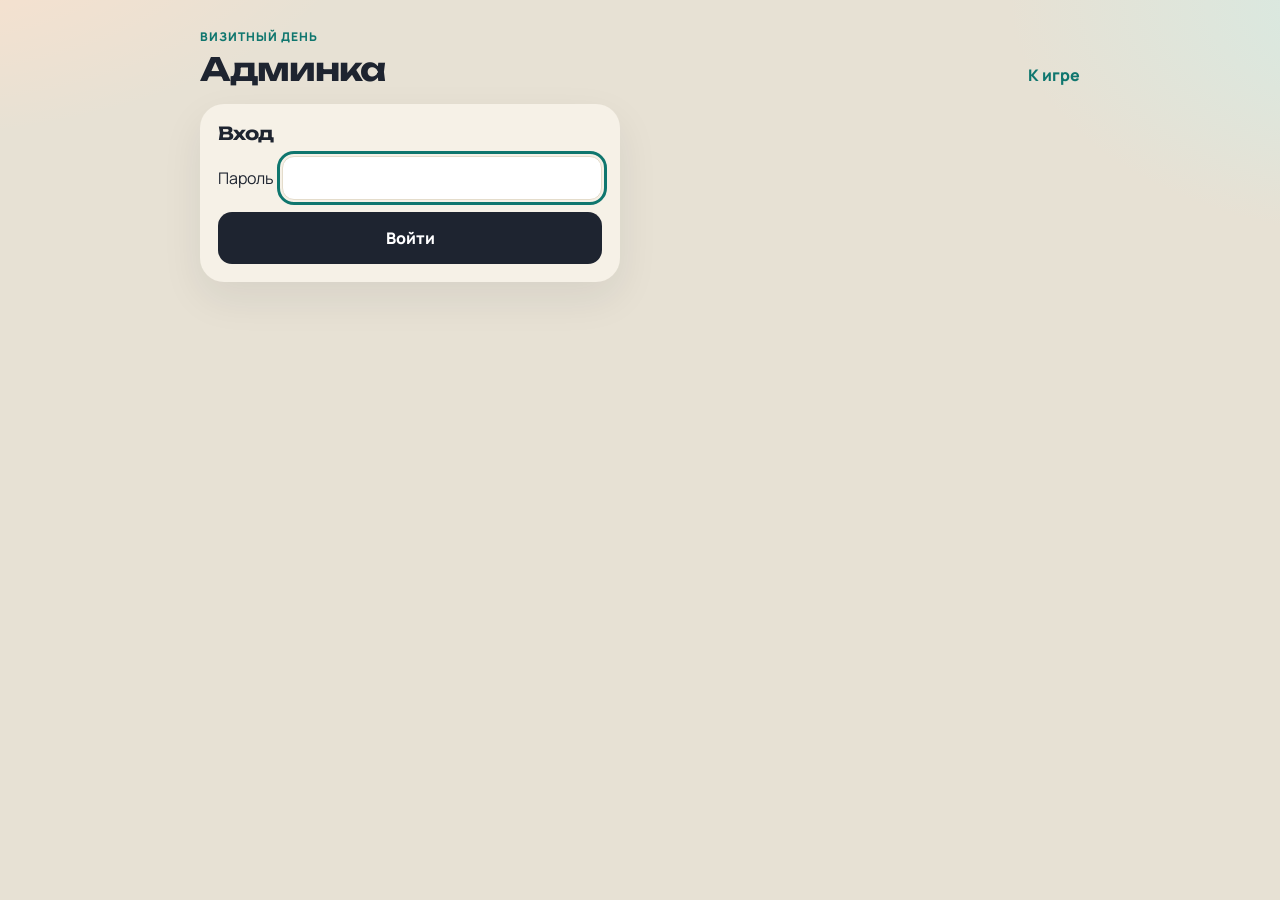
==== admin.html @ 9b010a39 "Store the drug score table in Turso so it can be edited from a locked admin, and drop the fifth musi" ====
<!DOCTYPE html>
<html lang="ru">
  <head>
    <meta charset="UTF-8" />
    <meta name="viewport" content="width=device-width, initial-scale=1" />
    <title>Админка · Визитный день</title>
    <link rel="preconnect" href="https://fonts.googleapis.com" />
    <link rel="preconnect" href="https://fonts.gstatic.com" crossorigin />
    <link href="https://fonts.googleapis.com/css2?family=Manrope:wght@500;700;800&family=Unbounded:wght@500;600&display=swap" rel="stylesheet" />
    <link rel="stylesheet" href="styles.css?v=catalog" />
    <link rel="stylesheet" href="admin.css?v=login" />
  </head>
  <body>
    <main class="admin" id="admin"></main>
    <script src="game.js?v=catalog"></script>
    <script src="admin.js?v=login2"></script>
  </body>
</html>
---- styles.css ----
:root {
  --paper: #f6f1e7;
  --paper-2: #fffdf8;
  --ink: #1e2430;
  --muted: #5c6573;
  --line: #e4dccb;
  --road: #243042;
  --coral: #e23d2f;
  --teal: #0f766e;
  --amber: #a16207;
  --bad: #b42318;
  --shadow: 0 10px 24px rgba(36, 48, 66, 0.08);
  color-scheme: light;
}

* { box-sizing: border-box; }
*::before, *::after { box-sizing: border-box; }

html, body { height: 100%; }

body {
  margin: 0;
  color: var(--ink);
  font-family: Manrope, "Segoe UI", sans-serif;
  background:
    radial-gradient(900px 420px at -10% -10%, #ffe1cc 0%, transparent 55%),
    radial-gradient(800px 480px at 110% 0%, #d5ebe4 0%, transparent 50%),
    #e7e1d4;
}

button, input { font: inherit; color: inherit; }
button { cursor: pointer; }
button:disabled { cursor: default; }

:focus-visible {
  outline: 3px solid var(--teal);
  outline-offset: 2px;
}

.shell {
  height: 100dvh;
  max-width: 1920px;
  margin: 0 auto;
  padding: 20px;
  display: flex;
  gap: 20px;
}

.stage {
  flex: 1 1 auto;
  min-width: 0;
  height: 100%;
  background: var(--paper);
  position: relative;
  display: flex;
  flex-direction: column;
  overflow: clip;
  border-radius: 26px;
  border: 1px solid rgba(30, 36, 48, 0.08);
  box-shadow: 0 24px 60px rgba(30, 36, 48, 0.12);
}

.panel {
  display: none;
  flex: 0 0 300px;
  height: 100%;
  overflow: auto;
}

.num { font-variant-numeric: tabular-nums; }

.sr {
  position: absolute;
  width: 1px;
  height: 1px;
  overflow: hidden;
  clip: rect(0 0 0 0);
}

.start, .summary {
  flex: 1;
  min-height: 0;
  overflow: auto;
  padding: 40px clamp(24px, 5vw, 64px);
}
.start > *, .summary > * {
  max-width: 760px;
  margin-left: auto;
  margin-right: auto;
}
.start > .roster-grid,
.start > .roster-places { max-width: 1240px; }
.start.roster > * { max-width: 1240px; }

.shell.is-menu .panel { display: none; }

/* Game-style menu: centered console over an illustrated backdrop */
.start.menu {
  position: relative;
  padding: 28px clamp(16px, 4vw, 40px);
  display: flex;
  flex-direction: column;
  justify-content: safe center;
  align-items: center;
  overflow: auto;
}
.start.menu > * { max-width: none; margin: 0; }

.menu-scene {
  position: absolute;
  inset: 0;
  width: 100%;
  height: 100%;
  display: block;
  z-index: 0;
}
.menu-home { cursor: pointer; }

.menu-roster-btn {
  position: absolute;
  top: 16px;
  right: 16px;
  z-index: 3;
  width: 44px;
  height: 44px;
  display: grid;
  place-items: center;
  border: 1px solid rgba(255, 255, 255, 0.7);
  border-radius: 14px;
  background: rgba(255, 253, 248, 0.82);
  backdrop-filter: blur(6px);
  color: var(--ink);
  box-shadow: 0 8px 18px rgba(30, 36, 48, 0.16);
  transition: transform 0.12s ease, background 0.15s ease, box-shadow 0.12s ease;
}
.menu-roster-btn svg { width: 22px; height: 22px; }
.menu-roster-btn:hover {
  transform: translateY(-1px);
  background: rgba(255, 253, 248, 0.95);
  box-shadow: 0 12px 22px rgba(30, 36, 48, 0.2);
}

.menu-shell {
  position: relative;
  z-index: 1;
  width: min(460px, 100%);
  display: flex;
  flex-direction: column;
  gap: 14px;
}

.menu-title { text-align: center; }
.menu-title .eyebrow {
  display: inline-block;
  margin: 0 0 12px;
  padding: 6px 15px;
  border-radius: 999px;
  background: rgba(255, 255, 255, 0.7);
  backdrop-filter: blur(5px);
  color: var(--teal);
  box-shadow: inset 0 0 0 1px rgba(15, 118, 110, 0.18);
}
.menu-title h1 {
  font-size: clamp(40px, 4.6vw, 58px);
  line-height: 1;
  color: var(--ink);
  text-shadow: 0 2px 20px rgba(233, 242, 223, 0.95);
}
.menu-title .lead {
  margin: 10px auto 0;
  max-width: 460px;
  font-size: 14.5px;
  line-height: 1.4;
  font-weight: 600;
  color: #28323f;
  text-shadow: 0 1px 12px rgba(233, 242, 223, 0.95), 0 0 22px rgba(233, 242, 223, 0.85);
}
.menu-record {
  display: flex;
  align-items: center;
  gap: 10px;
  padding: 10px 14px;
  border-radius: 16px;
  background: linear-gradient(135deg, #fff2cf 0%, #ffe3a0 55%, #ffd783 100%);
  box-shadow:
    inset 0 1px 0 rgba(255, 255, 255, 0.7),
    inset 0 0 0 1px rgba(161, 98, 7, 0.22),
    0 6px 16px rgba(161, 98, 7, 0.18);
}
.menu-record-ico {
  flex: none;
  width: 32px;
  height: 32px;
  display: grid;
  place-items: center;
  border-radius: 10px;
  background: rgba(255, 255, 255, 0.55);
  color: #a16207;
  box-shadow: inset 0 0 0 1px rgba(161, 98, 7, 0.22);
}
.menu-record-ico svg { width: 18px; height: 18px; }
.menu-record-label {
  font-size: 11px;
  font-weight: 800;
  letter-spacing: 0.08em;
  text-transform: uppercase;
  color: #8a5a06;
}
.menu-record-value {
  margin-left: auto;
  font-family: Unbounded, Manrope, sans-serif;
  font-size: 20px;
  letter-spacing: -0.04em;
  color: #5a3d05;
}

/* Glass console with stacked actions */
.menu-card {
  background: rgba(255, 253, 248, 0.88);
  backdrop-filter: blur(16px) saturate(1.1);
  border: 1px solid rgba(255, 255, 255, 0.75);
  border-radius: 24px;
  padding: 16px;
  box-shadow: 0 28px 56px rgba(30, 36, 48, 0.22);
  display: flex;
  flex-direction: column;
  gap: 9px;
}
.menu-card #start-form { display: flex; flex-direction: column; gap: 9px; }
.menu-card .field { margin: 0; font-size: 13px; color: var(--muted); }
.menu-card .field input { margin-top: 6px; min-height: 44px; }
.menu-card .error { margin: 0; min-height: 0; }
.menu-card .error:empty { display: none; }
.menu-card .btn {
  max-width: none;
  min-height: 46px;
  background: linear-gradient(180deg, #2b3647, #1e2430);
  box-shadow: 0 10px 20px rgba(30, 36, 48, 0.22);
  transition: transform 0.12s ease, box-shadow 0.12s ease;
}
.menu-card .btn:not(:disabled):hover {
  transform: translateY(-1px);
  box-shadow: 0 14px 26px rgba(30, 36, 48, 0.28);
}
.menu-card .btn.secondary {
  background: rgba(255, 255, 255, 0.6);
  box-shadow: inset 0 0 0 1.5px var(--line);
}
.menu-card .btn.secondary:not(:disabled):hover {
  background: rgba(255, 255, 255, 0.9);
  box-shadow: inset 0 0 0 1.5px var(--line);
}

.start.menu.summary-menu { overflow: hidden; }
.summary-menu .menu-shell {
  max-height: 100%;
  min-height: 0;
}
.summary-menu .menu-card {
  flex: 1 1 auto;
  min-height: 0;
  overflow: hidden;
}
.summary-body {
  min-height: 0;
  overflow: auto;
  display: flex;
  flex-direction: column;
  gap: 9px;
  padding-right: 12px;
  scrollbar-gutter: stable;
  scrollbar-width: thin;
  scrollbar-color: rgba(30, 36, 48, 0.4) transparent;
}
.summary-body::-webkit-scrollbar { width: 8px; }
.summary-body::-webkit-scrollbar-thumb {
  background: rgba(30, 36, 48, 0.28);
  border-radius: 99px;
}
.summary-menu .menu-title h1 {
  font-size: clamp(34px, 4vw, 48px);
  line-height: 1.05;
}
.summary-score {
  margin: 0;
  text-align: center;
}
.summary-score b {
  display: block;
  font-family: Unbounded, Manrope, sans-serif;
  font-size: 56px;
  letter-spacing: -0.05em;
  line-height: 0.95;
}
.summary-score span {
  display: block;
  margin-top: 4px;
  color: var(--muted);
  font-size: 13px;
  font-weight: 700;
}
.summary-kicker {
  margin: 4px 0 0;
  font-size: 11px;
  font-weight: 800;
  letter-spacing: 0.08em;
  text-transform: uppercase;
  color: var(--muted);
}
.summary-stats {
  margin: 0;
  padding: 0;
  list-style: none;
}
.summary-stats li {
  display: flex;
  justify-content: space-between;
  gap: 12px;
  align-items: baseline;
  padding: 8px 2px;
  border-top: 1px solid rgba(228, 220, 203, 0.95);
  font-size: 14px;
}
.summary-stats span { color: var(--muted); font-weight: 700; }
.summary-stats b {
  font-family: Unbounded, Manrope, sans-serif;
  font-size: 15px;
  letter-spacing: -0.03em;
  text-align: right;
}
.summary-tips {
  margin: 0;
  padding: 0;
  list-style: none;
  display: grid;
  gap: 6px;
}
.summary-tips li {
  margin: 0;
  padding: 10px 12px;
  border-radius: 14px;
  background: rgba(255, 255, 255, 0.55);
  box-shadow: inset 0 0 0 1px var(--line);
  font-size: 13px;
  line-height: 1.4;
  font-weight: 650;
}
.summary-empty {
  margin: 0;
  color: var(--muted);
  font-size: 13px;
  line-height: 1.4;
  font-weight: 650;
}
.menu-card .summary-log { margin: 0; }
.menu-card .summary-log article {
  background: rgba(255, 255, 255, 0.55);
  box-shadow: inset 0 0 0 1px var(--line);
}

/* Rules modal */
.menu-modal {
  position: absolute;
  inset: 0;
  z-index: 20;
  display: flex;
  align-items: center;
  justify-content: center;
  padding: 28px;
  background: rgba(30, 36, 48, 0.44);
  backdrop-filter: blur(3px);
  opacity: 0;
  transition: opacity 0.2s ease;
}
.menu-modal.is-open { opacity: 1; }
.menu-modal-card {
  width: min(460px, 100%);
  max-height: 100%;
  overflow: auto;
  background: var(--paper-2);
  border-radius: 24px;
  padding: 20px 22px 22px;
  box-shadow: 0 30px 70px rgba(30, 36, 48, 0.34);
  transform: translateY(10px) scale(0.98);
  transition: transform 0.2s ease;
}
.menu-modal.is-open .menu-modal-card { transform: none; }
.menu-modal-head {
  display: flex;
  align-items: center;
  justify-content: space-between;
  gap: 12px;
  margin-bottom: 14px;
}
.menu-modal-head h2 { margin: 0; font-size: 24px; letter-spacing: -0.04em; line-height: 1.1; }
.menu-modal-close {
  flex: none;
  width: 38px;
  height: 38px;
  display: grid;
  place-items: center;
  border: 0;
  border-radius: 12px;
  background: rgba(36, 48, 66, 0.06);
  color: var(--ink);
  transition: background 0.15s ease;
}
.menu-modal-close svg { width: 18px; height: 18px; }
.menu-modal-close:hover { background: rgba(36, 48, 66, 0.12); }
.menu-modal .rules { margin: 0; gap: 10px; }

.eyebrow {
  margin: 0 0 8px;
  color: var(--teal);
  font-size: 12px;
  font-weight: 800;
  letter-spacing: 0.08em;
  text-transform: uppercase;
}
.sheet .eyebrow {
  letter-spacing: 0.04em;
  line-height: 1.35;
}

h1, h2, .score-pill strong, .result-points, .stamp {
  font-family: Unbounded, Manrope, sans-serif;
}

h1 {
  margin: 0;
  font-size: clamp(38px, 4vw, 54px);
  line-height: 1.02;
  letter-spacing: -0.04em;
}

.lead {
  margin: 14px 0 0;
  font-size: 16px;
  line-height: 1.45;
  max-width: 38em;
}

.rules {
  margin: 18px 0;
  padding: 0;
  list-style: none;
  display: grid;
  gap: 10px;
}

.rules li {
  display: grid;
  grid-template-columns: auto 1fr;
  gap: 10px;
  align-items: start;
  background: var(--paper-2);
  border-radius: 16px;
  padding: 12px;
  box-shadow: var(--shadow);
}

.rules b {
  width: 28px;
  height: 28px;
  border-radius: 50%;
  display: grid;
  place-items: center;
  background: var(--ink);
  color: white;
  font-size: 13px;
}

.rules p { margin: 0; line-height: 1.4; }
.rules span { display: block; color: var(--muted); font-size: 13px; margin-top: 2px; }

.block-title {
  margin: 22px 0 8px;
  font-size: 13px;
  font-weight: 800;
  letter-spacing: 0.04em;
  text-transform: uppercase;
  color: var(--muted);
}

.legend, .drugs {
  display: grid;
  grid-template-columns: repeat(auto-fit, minmax(170px, 1fr));
  gap: 8px;
}

.legend-item, .drug {
  background: var(--paper-2);
  border-radius: 14px;
  padding: 10px 10px 10px 12px;
  border-left: 4px solid var(--spec);
  box-shadow: var(--shadow);
}

.legend-item { display: flex; flex-direction: column; gap: 2px; }
.legend-item b { font-size: 14px; }
.legend-item span, .drug small { color: var(--muted); font-size: 12px; }

.field { display: block; margin-top: 18px; font-weight: 700; }
.field input {
  display: block;
  width: 100%;
  margin-top: 8px;
  border: 1.5px solid var(--line);
  background: white;
  border-radius: 14px;
  padding: 14px 14px;
  font-size: 16px;
  min-height: 52px;
}
.field input:focus { border-color: var(--ink); outline: none; }

.error { min-height: 1.2em; margin: 8px 0 0; color: var(--bad); font-size: 14px; font-weight: 600; }

.btn, .ghost {
  appearance: none;
  border: 0;
  border-radius: 14px;
  min-height: 52px;
  padding: 14px 16px;
  font-weight: 800;
}

.btn {
  width: 100%;
  max-width: 420px;
  background: var(--ink);
  color: white;
}
.btn:not(:disabled):active { transform: translateY(1px); }
.btn:disabled { opacity: 0.4; }
.btn.secondary { background: transparent; color: var(--ink); box-shadow: inset 0 0 0 1.5px var(--line); margin-top: 8px; }

.ghost {
  background: transparent;
  color: var(--teal);
  width: 100%;
}

.roster-places {
  display: grid;
  grid-template-columns: repeat(auto-fill, minmax(240px, 1fr));
  gap: 8px;
  margin: 0 0 28px;
}
.roster-place {
  margin: 0;
  padding: 12px 14px;
  border-radius: 14px;
  background: var(--paper-2);
  box-shadow: var(--shadow);
  font-size: 14px;
  font-weight: 800;
  line-height: 1.3;
}
.roster-lines {
  display: grid;
  grid-template-columns: repeat(auto-fill, minmax(280px, 1fr));
  gap: 8px;
  margin: 0 0 28px;
}
.roster-line {
  margin: 0;
  padding: 12px 14px;
  border-radius: 14px;
  background: var(--paper-2);
  box-shadow: var(--shadow);
  line-height: 1.35;
}
.roster-line b {
  display: block;
  margin-bottom: 2px;
  color: #6a4510;
  font-size: 14px;
}
.roster-line span {
  color: var(--ink);
  font-size: 14px;
  font-weight: 700;
}
.roster-grid {
  display: grid;
  grid-template-columns: repeat(auto-fill, minmax(168px, 1fr));
  gap: 14px;
  margin: 18px 0 22px;
}
.roster-card {
  background: var(--paper-2);
  border-radius: 18px;
  padding: 10px 10px 12px;
  box-shadow: var(--shadow);
  text-align: center;
}
.roster-card .portrait { border-radius: 14px; }
.roster-card .spec { margin: 4px 0 0; }
.roster .btn { margin-top: 4px; }

.fine { color: var(--muted); font-size: 12px; line-height: 1.45; margin: 14px 0 0; }
.best-line { margin: 12px 0 0; font-weight: 700; }

.game {
  position: relative;
  flex: 1;
  min-height: 0;
  display: flex;
  flex-direction: column;
}

.topbar {
  flex-shrink: 0;
  padding: 12px 22px 10px;
  background: rgba(246, 241, 231, 0.94);
  border-bottom: 1px solid rgba(36, 48, 66, 0.06);
  position: relative;
  z-index: 6;
  display: grid;
  grid-template-columns: auto minmax(80px, 1fr) auto;
  grid-template-areas:
    "who bar links"
    "who meta links";
  gap: 4px 28px;
  align-items: center;
}
.top-row { grid-area: who; display: flex; align-items: center; }
.daybar { grid-area: bar; }
.day-meta { grid-area: meta; }
.top-links { grid-area: links; }

.score-pill {
  display: flex;
  align-items: center;
  gap: 8px;
  padding: 4px 14px 4px 4px;
  border-radius: 16px;
  background:
    linear-gradient(180deg, rgba(255, 255, 255, 0.72), rgba(255, 255, 255, 0) 46%),
    linear-gradient(180deg, #fff4cc, #f6c453);
  color: #6a4510;
  line-height: 1;
  flex-shrink: 0;
  box-shadow:
    inset 0 1px 0 rgba(255, 255, 255, 0.9),
    inset 0 0 0 1px rgba(176, 124, 20, 0.28),
    0 8px 16px rgba(176, 124, 20, 0.16);
}
.score-mark {
  width: 32px;
  height: 32px;
  border-radius: 12px;
  display: grid;
  place-items: center;
  background:
    linear-gradient(180deg, #fffdf6, #ffe08a);
  color: #c2410c;
  box-shadow: inset 0 0 0 1px rgba(176, 124, 20, 0.22);
}
.score-mark svg { width: 16px; height: 16px; display: block; }
.score-copy {
  display: flex;
  flex-direction: column;
  align-items: flex-start;
  gap: 2px;
  min-width: 4.2em;
}
.score-kicker {
  font-family: Manrope, sans-serif;
  font-size: 9px;
  font-weight: 800;
  letter-spacing: 0.12em;
  text-transform: uppercase;
  color: #8a5a14;
}
.score-pill strong {
  font-size: 18px;
  font-weight: 600;
  letter-spacing: -0.04em;
  line-height: 1;
  color: #5c3a08;
}

.daybar {
  align-self: end;
  height: 8px;
  border-radius: 99px;
  background: #e3d9c6;
  overflow: hidden;
}
.daybar i {
  display: block;
  height: 100%;
  width: 0;
  background: linear-gradient(90deg, var(--teal), #e2a23a 70%, var(--coral));
  border-radius: inherit;
}

.day-meta, .top-links {
  display: flex;
  justify-content: space-between;
  gap: 16px;
  align-items: center;
  font-size: 12px;
  color: var(--muted);
}
.top-links { justify-content: flex-end; gap: 8px; }
.soundbar {
  position: relative;
  z-index: 6;
  display: flex;
  align-items: center;
  flex-shrink: 0;
  gap: 4px;
  padding: 3px;
  border-radius: 999px;
  background: #fffdf8;
  box-shadow: inset 0 0 0 1px rgba(36, 48, 66, 0.1);
}
.soundbar.is-floating {
  position: absolute;
  top: 16px;
  left: 16px;
  z-index: 4;
  max-width: none;
  margin: 0;
  background: rgba(255, 253, 248, 0.9);
  box-shadow: inset 0 0 0 1px rgba(36, 48, 66, 0.1), 0 8px 18px rgba(30, 36, 48, 0.12);
}
.start > .soundbar.is-floating { max-width: none; margin: 0; }
.start { position: relative; }
.sound-mute.is-off { color: var(--muted); }
.icon-btn {
  width: 36px;
  height: 36px;
  min-height: 36px;
  padding: 0;
  border: 0;
  border-radius: 50%;
  display: grid;
  place-items: center;
  background: #fffdf8;
  color: var(--teal);
  box-shadow: inset 0 0 0 1px rgba(36, 48, 66, 0.12), 0 2px 6px rgba(30, 36, 48, 0.08);
}
.icon-btn svg {
  width: 18px;
  height: 18px;
  display: block;
  fill: none;
  stroke: currentColor;
  stroke-width: 1.8;
  stroke-linecap: round;
  stroke-linejoin: round;
}
.icon-btn:hover { background: #f3fbf8; }
.icon-finish { color: var(--coral); }
.icon-finish:hover { background: #fff4f1; }

.map-scroll {
  flex: 1 1 auto;
  height: 0;
  min-height: 0;
  overflow-x: scroll;
  overflow-y: auto;
  overscroll-behavior: contain;
  overflow-anchor: none;
  background: #b9e2fb;
}

.stage.is-modal .map-scroll { overflow: hidden; }
.stage.is-busy .map-scroll { overflow: auto; pointer-events: none; }

.scenery {
  position: absolute;
  inset: 0;
  z-index: 0;
  pointer-events: none;
  overflow: hidden;
}
.landscape {
  position: absolute;
  inset: 0;
  width: 100%;
  height: 100%;
  display: block;
  transform: translateZ(0);
}
.sky-cloud { opacity: 0.94; }
.sky-sun { filter: drop-shadow(0 0 4px rgba(255, 210, 90, 0.35)); }
.hill-far { fill: #8aa89a; }
.hill-mid { fill: #6d9a62; }
.hill-near { fill: #7fb356; }
.hill-front { fill: #9dcc72; }
.hill-sheet {
  position: absolute;
  top: 0;
  height: 100%;
  pointer-events: none;
  will-change: transform;
}
.sky-clouds { z-index: 0; }

.route {
  position: relative;
  height: 100%;
  min-height: 100%;
  width: 2400px;
}

.road {
  position: absolute;
  left: 0;
  top: 0;
  width: 100%;
  height: 100%;
  overflow: visible;
  pointer-events: none;
  z-index: 1;
}
.road-body {
  fill: url(#roadSideGrad);
  stroke: #1a2030;
  stroke-width: 0.8;
  stroke-linejoin: round;
}
.road-lip {
  fill: none;
  stroke: rgba(255, 253, 248, 0.38);
  stroke-width: 2;
  stroke-linecap: round;
}
.road-mark {
  fill: none;
  stroke: #f3ecdf;
  stroke-width: 1.5;
  stroke-dasharray: 3 14;
  stroke-linecap: round;
  opacity: 0.85;
}

.skyline {
  position: absolute;
  inset: 0;
  z-index: 0;
  pointer-events: none;
}
.city-layer { position: absolute; inset: 0; }
.city-block {
  position: absolute;
  left: 0;
  top: 0;
  transform: translate(-50%, -100%);
  filter: brightness(0.84) saturate(0.86) drop-shadow(0 2px 1px rgba(36, 48, 66, 0.16));
  will-change: transform;
}
.city-layer[data-depth="0.97"] .city-block {
  filter: brightness(0.78) saturate(0.8) drop-shadow(0 2px 1px rgba(36, 48, 66, 0.14));
}
.city-layer[data-depth="0.94"] .city-block {
  filter: brightness(0.48) saturate(0.5) drop-shadow(0 2px 1px rgba(36, 48, 66, 0.1));
}
.city-block svg { display: block; width: 100%; height: 100%; }

.stop { position: absolute; width: 0; height: 0; }
.stop.center { width: 168px; height: auto; z-index: 3; }
.clinic-hit {
  position: absolute;
  left: calc(var(--clinic-w, 194px) / -2);
  top: calc(var(--clinic-sink, 4px) - var(--clinic-h, 263px));
  width: var(--clinic-w, 194px);
  height: var(--clinic-h, 263px);
  padding: 0;
  border: 0;
  background: none;
  color: inherit;
}
.clinic {
  position: absolute;
  inset: 0;
  z-index: 0;
  pointer-events: none;
  filter: drop-shadow(0 4px 3px rgba(36, 48, 66, 0.28));
  transition: filter 0.2s ease;
}
.clinic-hit:not(:disabled) { cursor: pointer; }
.clinic-hit:not(:disabled):hover .clinic {
  filter:
    brightness(1.07)
    saturate(1.06)
    drop-shadow(0 8px 6px rgba(36, 48, 66, 0.34))
    drop-shadow(0 0 12px color-mix(in srgb, var(--spec, #0f766e) 55%, transparent));
}
.clinic svg { display: block; width: 100%; height: 100%; }
.clinic-banner {
  --banner-ring: transparent;
  position: absolute;
  left: 50%;
  bottom: calc(100% + var(--banner-gap, 10px));
  z-index: 3;
  display: flex;
  align-items: stretch;
  gap: 4px;
  transform: translateX(-50%);
  padding: 4px;
  border-radius: 18px;
  background: #fffdf8;
  color: var(--ink);
  box-shadow:
    0 0 0 1px rgba(30, 36, 48, 0.06),
    0 0 0 2px var(--banner-ring),
    0 12px 20px rgba(30, 36, 48, 0.16);
  white-space: nowrap;
  transition: transform 0.55s cubic-bezier(0.2, 0.7, 0.2, 1), box-shadow 0.35s ease;
}
.clinic-hit:not(:disabled):hover .clinic-banner {
  --banner-ring: color-mix(in srgb, var(--spec, #0f766e) 62%, white);
  transform: translateX(-50%) translateY(-4px);
  transition: transform 0.2s ease, box-shadow 0.2s ease;
}
.clinic-banner::after {
  content: "";
  position: absolute;
  left: 50%;
  bottom: -6px;
  transform: translateX(-50%);
  border-left: 7px solid transparent;
  border-right: 7px solid transparent;
  border-top: 7px solid #fffdf8;
  filter: drop-shadow(0 1px 0 rgba(30, 36, 48, 0.06));
}
.banner-time {
  display: flex;
  align-items: center;
  gap: 6px;
  min-width: 78px;
  padding: 6px 10px 6px 8px;
  border-radius: 14px;
  background:
    linear-gradient(180deg, rgba(255, 255, 255, 0.72), rgba(255, 255, 255, 0) 52%),
    linear-gradient(180deg, #fff3d4, #ffd27a);
  color: #8a4e12;
  box-shadow: inset 0 0 0 1px rgba(176, 112, 20, 0.16);
}
.banner-time[hidden] { display: none; }
.banner-time-icon { width: 15px; height: 15px; flex: none; }
.banner-time-copy { display: flex; flex-direction: column; align-items: flex-start; gap: 2px; }
.banner-time-val {
  font-family: Unbounded, Manrope, sans-serif;
  font-size: 13px;
  font-weight: 600;
  letter-spacing: -0.03em;
  line-height: 1;
}
.banner-kicker {
  font-family: Manrope, sans-serif;
  font-size: 9px;
  font-weight: 800;
  letter-spacing: 0.02em;
  line-height: 1;
  opacity: 0.78;
}
.is-current .banner-time {
  background:
    linear-gradient(180deg, rgba(255, 255, 255, 0.72), rgba(255, 255, 255, 0) 52%),
    linear-gradient(180deg, #e7f7f3, #b7e6db);
  color: #0f766e;
  box-shadow: inset 0 0 0 1px rgba(15, 118, 110, 0.18);
}
.banner-pts {
  display: flex;
  flex-direction: column;
  align-items: center;
  justify-content: center;
  gap: 2px;
  min-width: 64px;
  padding: 6px 12px 7px;
  border-radius: 14px;
}
.banner-pts-open {
  background:
    linear-gradient(180deg, rgba(255, 255, 255, 0.78), rgba(255, 255, 255, 0.16) 48%),
    color-mix(in srgb, var(--spec, #0f766e) 24%, white);
  color: color-mix(in srgb, var(--spec, #0f766e) 74%, #1e2430);
  box-shadow: inset 0 0 0 1px color-mix(in srgb, var(--spec, #0f766e) 28%, white);
}
.banner-pts-done {
  display: none;
  flex-direction: row;
  gap: 6px;
  padding-left: 10px;
  background:
    linear-gradient(180deg, rgba(255, 255, 255, 0.75), rgba(255, 255, 255, 0) 50%),
    #e7f6ef;
  color: #176b32;
  box-shadow: inset 0 0 0 1px rgba(23, 107, 50, 0.14);
}
.banner-pts .num {
  font-family: Unbounded, Manrope, sans-serif;
  font-size: 16px;
  font-weight: 600;
  letter-spacing: -0.04em;
  line-height: 1;
  color: color-mix(in srgb, var(--spec, #0f766e) 82%, #1e2430);
}
.banner-unit {
  font-family: Manrope, sans-serif;
  font-size: 9px;
  font-weight: 800;
  letter-spacing: 0.03em;
  line-height: 1;
  opacity: 0.78;
}
.banner-score { display: flex; flex-direction: column; align-items: center; gap: 2px; }
.banner-check { width: 16px; height: 16px; flex: none; color: currentColor; }
.stop.is-visited .banner-time,
.stop.is-visited .banner-pts-open { display: none; }
.stop.is-visited .banner-pts-done { display: flex; }
.stop.is-reveal.is-visited .clinic-banner { transform: translateX(-50%) scale(1.06); }
.clinic-hit:not(:disabled):active .clinic-banner { transform: translateX(-50%) scale(0.97); }
.is-locked .clinic { opacity: 0.5; }
.is-locked .clinic-banner { opacity: 0.88; }
.is-current .clinic-banner { --banner-ring: var(--ink); }
.is-selected .clinic-banner { --banner-ring: var(--coral); }
.stop[data-outcome="full"] { --visit-accent: #176b32; }
.stop[data-outcome="half"] { --visit-accent: #8a4e12; }
.stop[data-outcome="quarter"] { --visit-accent: #3451a3; }
.stop[data-outcome="none"] { --visit-accent: #5c6573; }
.stop[data-outcome="dislike"] { --visit-accent: #b42318; }
.stop[data-outcome="full"] .banner-pts-done {
  background:
    linear-gradient(180deg, rgba(255, 255, 255, 0.75), rgba(255, 255, 255, 0) 50%),
    #e7f6ef;
  color: #176b32;
}
.stop[data-outcome="half"] .banner-pts-done {
  background:
    linear-gradient(180deg, rgba(255, 255, 255, 0.75), rgba(255, 255, 255, 0) 50%),
    #fff1d4;
  color: #8a4e12;
}
.stop[data-outcome="quarter"] .banner-pts-done {
  background:
    linear-gradient(180deg, rgba(255, 255, 255, 0.75), rgba(255, 255, 255, 0) 50%),
    #e7eeff;
  color: #3451a3;
}
.stop[data-outcome="none"] .banner-pts-done {
  background:
    linear-gradient(180deg, rgba(255, 255, 255, 0.75), rgba(255, 255, 255, 0) 50%),
    #eef0f3;
  color: #5c6573;
}
.stop[data-outcome="dislike"] .banner-pts-done {
  background:
    linear-gradient(180deg, rgba(255, 255, 255, 0.75), rgba(255, 255, 255, 0) 50%),
    #ffece8;
  color: #b42318;
}
.stop[data-outcome="full"] .banner-pts-done .num,
.stop[data-outcome="half"] .banner-pts-done .num,
.stop[data-outcome="quarter"] .banner-pts-done .num,
.stop[data-outcome="none"] .banner-pts-done .num,
.stop[data-outcome="dislike"] .banner-pts-done .num { color: currentColor; }
.home { display: block; width: 100%; height: auto; overflow: visible; }
.home text { font-family: Manrope, sans-serif; font-size: 15px; font-weight: 800; fill: var(--ink); }

.pin {
  position: absolute;
  width: 14px;
  height: 14px;
  border-radius: 50%;
  background: var(--paper);
  border: 3px solid var(--road);
  z-index: 2;
  left: 50%;
}
.stop.at-clinic .pin { top: 0; bottom: auto; transform: translate(-50%, -50%); }
.stop.center .pin { left: 100%; top: 60.6%; transform: translate(-50%, -50%); }

.token {
  position: absolute;
  z-index: 4;
  width: 80px;
  height: 35px;
  margin-left: -40px;
  margin-top: -26px;
  pointer-events: none;
  transform-origin: 50% 75%;
}
.token svg { display: block; width: 100%; height: 100%; overflow: visible; filter: drop-shadow(0 2px 1px rgba(30, 36, 48, 0.35)); }
.car-suspension,
.car-engine,
.car-spring,
.car-wheel {
  transform-box: fill-box;
  transform-origin: center bottom;
}
.car-engine { transform-origin: 50% 62%; }
.car-wheel { transform-origin: center; }
.car-suspension { animation: car-spring 0.52s ease-in-out infinite; }
.car-engine { animation: car-motor 0.11s linear infinite; }
.car-spring { animation: car-spring-squash 0.52s ease-in-out infinite; }
.token.is-driving .car-suspension,
.token.is-driving .car-spring { animation-duration: 0.26s; }
.token.is-driving .car-wheel { animation: car-roll 0.38s linear infinite; }
@keyframes car-spring {
  0%, 100% { transform: translateY(0); }
  50% { transform: translateY(1.7px); }
}
@keyframes car-spring-squash {
  0%, 100% { transform: scaleY(1); }
  50% { transform: scaleY(0.45); }
}
@keyframes car-motor {
  0%, 100% { transform: translate(0, 0); }
  25% { transform: translate(0.45px, -0.25px); }
  50% { transform: translate(-0.4px, 0.3px); }
  75% { transform: translate(0.3px, 0.15px); }
}
@keyframes car-roll {
  to { transform: rotate(360deg); }
}
@media (prefers-reduced-motion: reduce) {
  .car-suspension,
  .car-engine,
  .car-spring,
  .car-wheel { animation: none; }
}

.portrait-slot { position: relative; width: 100%; }
.portrait { width: 100%; height: auto; display: block; border-radius: 14px; }
.portrait .face-lid,
.portrait .face-look,
.portrait .face-brow {
  transform-box: fill-box;
  transform-origin: center;
}
.portrait .face-lid {
  transform: scaleY(0);
  transform-origin: center top;
  animation: face-blink var(--face-pace, 6.4s) var(--face-delay, 0s) infinite;
  animation-fill-mode: backwards;
}
.portrait .face-look {
  animation: face-glance calc(var(--face-pace, 6.4s) * 1.05) calc(var(--face-delay, 0s) + 0.15s) infinite;
}
.portrait .face-brow {
  animation: face-brow var(--face-pace, 6.4s) var(--face-delay, 0s) infinite;
}
@keyframes face-blink {
  0%, 8%, 14%, 20%, 26%, 100% { transform: scaleY(0); }
  11%, 23% { transform: scaleY(1); }
}
@keyframes face-glance {
  0%, 30%, 78%, 100% { transform: translate(0, 0); }
  40%, 52% { transform: translate(1.7px, 0.35px); }
  62%, 72% { transform: translate(-1.3px, 0.55px); }
}
@keyframes face-brow {
  0%, 32%, 74%, 100% { transform: translateY(0); }
  44%, 60% { transform: translateY(-1.4px); }
}
@media (prefers-reduced-motion: reduce) {
  .portrait .face-lid,
  .portrait .face-look,
  .portrait .face-brow { animation: none; }
  .portrait .face-lid { transform: scaleY(0); }
}
.who { display: flex; flex-direction: column; align-items: center; width: 100%; line-height: 1.15; color: var(--ink); }
.who .first,
.who .last { font-size: 12px; font-weight: 800; letter-spacing: -0.03em; color: var(--ink); }
.who .last { font-size: 13px; }
.spec { font-weight: 800; color: var(--spec); font-size: 11px; margin: 1px 0 4px; }

.is-visited .portrait { filter: saturate(0.45); }
.person { display: flex; gap: 12px; align-items: center; margin-bottom: 4px; }
.person .portrait { width: 72px; height: 90px; flex: none; border-radius: 16px; }
.person h2 { font-size: 22px; }
.person .sub { margin: 4px 0 0; }

.doctor-pick {
  display: grid;
  grid-template-columns: repeat(3, minmax(0, 1fr));
  gap: 8px;
  margin: 4px 0 12px;
}
.doctor-choice {
  display: flex;
  flex-direction: column;
  align-items: center;
  gap: 4px;
  min-height: 0;
  padding: 8px 6px 10px;
  border-radius: 16px;
  border: 1.5px solid var(--line);
  background: white;
  text-align: center;
}
.doctor-choice .portrait { width: auto; height: 112px; max-width: 100%; border-radius: 14px; }
.doctor-choice .spec { font-size: 12px; font-weight: 800; color: var(--spec); margin: 0; }
.doctor-choice:not(:disabled) {
  position: relative;
  border: 2px solid var(--spec);
  background:
    linear-gradient(180deg, rgba(255, 255, 255, 0.72), rgba(255, 255, 255, 0.16) 48%),
    color-mix(in srgb, var(--spec) 16%, white);
  animation: doctor-pulse 2.2s ease-in-out infinite;
}
.doctor-pick .doctor-choice:nth-child(2):not(:disabled) { animation-delay: .28s; }
.doctor-pick .doctor-choice:nth-child(3):not(:disabled) { animation-delay: .56s; }
.doctor-choice:not(:disabled)::after {
  content: "";
  position: absolute;
  inset: 0;
  border-radius: inherit;
  pointer-events: none;
  animation: doctor-ring 2.2s ease-out infinite;
}
.doctor-pick .doctor-choice:nth-child(2):not(:disabled)::after { animation-delay: .28s; }
.doctor-pick .doctor-choice:nth-child(3):not(:disabled)::after { animation-delay: .56s; }
@keyframes doctor-pulse {
  0%, 100% { transform: scale(1); box-shadow: 0 6px 14px rgba(30, 36, 48, 0.08); }
  50% { transform: scale(1.04); box-shadow: 0 12px 22px color-mix(in srgb, var(--spec) 34%, transparent); }
}
@keyframes doctor-ring {
  0% { box-shadow: 0 0 0 0 color-mix(in srgb, var(--spec) 50%, transparent); }
  75%, 100% { box-shadow: 0 0 0 8px color-mix(in srgb, var(--spec) 0%, transparent); }
}
.doctor-choice.is-picked {
  border-color: var(--ink);
  box-shadow: 0 0 0 1px var(--ink);
}
.doctor-choice.is-seen {
  opacity: 0.5;
  border-style: dashed;
}
.doctor-choice:disabled { cursor: default; }
.doctor-card {
  display: grid;
  grid-template-columns: 148px minmax(0, 1fr);
  gap: 16px;
  align-items: center;
  margin: 2px 0 12px;
}
.doctor-card .portrait { width: 148px; height: 185px; border-radius: 20px; }
.doctor-card h2 { margin: 0; font-size: 26px; line-height: 1.05; }
.doctor-card h2 .first,
.doctor-card h2 .last { display: block; }
.doctor-card .spec { margin: 8px 0 0; font-size: 20px; font-weight: 800; }
@media (max-width: 520px) {
  .doctor-pick { grid-template-columns: 1fr; }
  .doctor-card { grid-template-columns: 1fr; justify-items: center; text-align: center; }
}
.mark {
  width: 18px;
  height: 18px;
  border-radius: 6px;
  display: inline-grid;
  place-items: center;
  background: var(--spec);
  color: white;
  font-size: 11px;
  font-style: normal;
  font-weight: 800;
}

.day-end {
  width: 100%;
}
.day-end[hidden] { display: none; }
.game-corner {
  position: absolute;
  z-index: 6;
  right: 20px;
  bottom: 20px;
  width: min(440px, calc(100% - 40px));
  display: flex;
  flex-direction: column;
  align-items: flex-end;
  gap: 12px;
  pointer-events: none;
}
.game-corner > * { pointer-events: auto; }
.game-corner .soundbar {
  background: rgba(255, 253, 248, 0.94);
  box-shadow: inset 0 0 0 1px rgba(36, 48, 66, 0.1), 0 8px 18px rgba(30, 36, 48, 0.16);
}
.day-end-card {
  width: 100%;
  display: grid;
  grid-template-columns: 46px minmax(0, 1fr);
  gap: 12px;
  align-items: center;
  text-align: left;
  padding: 14px 16px;
  border: 0;
  border-radius: 22px;
  color: var(--ink);
  background:
    radial-gradient(80px 60px at 12% 0%, rgba(226, 162, 58, 0.35), transparent 70%),
    linear-gradient(180deg, #fffdf8 0%, #fff4e6 100%);
  box-shadow: 0 18px 40px rgba(30, 36, 48, 0.18);
  animation:
    day-end-in 0.35s ease,
    day-end-pulse 1.6s ease-in-out 0.35s infinite;
}
.day-end-card:active { transform: translateY(1px); }
.day-end-mark {
  width: 46px;
  height: 46px;
  border-radius: 16px;
  background:
    radial-gradient(circle at 50% 42%, #ffe08a 0 28%, transparent 30%),
    linear-gradient(160deg, #e23d2f, #d06a1f);
  box-shadow: inset 0 -8px 0 rgba(30, 36, 48, 0.12);
}
.day-end-copy { display: flex; flex-direction: column; gap: 2px; min-width: 0; }
.day-end-kicker {
  color: var(--coral);
  font-size: 11px;
  font-weight: 800;
  letter-spacing: 0.08em;
  text-transform: uppercase;
}
.day-end-card strong {
  font-family: Unbounded, Manrope, sans-serif;
  font-size: 18px;
  font-weight: 600;
  letter-spacing: -0.03em;
}
.day-end-note { color: var(--muted); font-size: 13px; line-height: 1.35; }
@keyframes day-end-in {
  from { opacity: 0; transform: translateY(14px); }
  to { opacity: 1; transform: none; }
}
@keyframes day-end-pulse {
  0%, 100% {
    transform: scale(1);
    box-shadow: 0 18px 40px rgba(30, 36, 48, 0.18);
  }
  50% {
    transform: scale(1.035);
    box-shadow:
      0 22px 44px rgba(30, 36, 48, 0.22),
      0 0 0 7px rgba(226, 61, 47, 0.16);
  }
}

.overlay {
  position: absolute;
  inset: 0;
  z-index: 5;
  background: rgba(30, 36, 48, 0.42);
  display: flex;
  align-items: center;
  justify-content: center;
  padding: 28px;
}
.overlay[hidden] { display: none; }

.sheet {
  width: min(100%, 520px);
  max-height: 100%;
  overflow: auto;
  background: var(--paper-2);
  border-radius: 24px;
  padding: 22px 24px 24px;
  box-shadow: 0 24px 60px rgba(30, 36, 48, 0.28);
}
.sheet h2 { margin: 0; font-size: 26px; letter-spacing: -0.04em; line-height: 1.1; }
.sheet .sub { margin: 6px 0 0; color: var(--muted); }
.sheet .clock-note { margin: 8px 0; font-weight: 700; }
.sheet .day-end-card { margin-top: 4px; }
.sheet .btn {
  display: block;
  width: 100%;
  max-width: none;
  margin-top: 0;
}
.sheet .btn:not(.secondary):not(.interest):not(.scout) {
  color: #f3fffb;
  background-image: linear-gradient(
    105deg,
    #0c6b62 0%,
    #149488 24%,
    #5ee0c8 46%,
    #128578 64%,
    #0a574f 100%
  );
  background-size: 220% 100%;
  background-position: 0% 50%;
  box-shadow: 0 10px 22px rgba(12, 107, 98, 0.28), inset 0 1px 0 rgba(255, 255, 255, 0.32);
  animation: sheet-btn-flow 4.8s ease-in-out infinite;
}
.sheet .btn:not(.secondary):not(.interest):not(.scout):not(:disabled):hover {
  box-shadow: 0 14px 26px rgba(12, 107, 98, 0.36), inset 0 1px 0 rgba(255, 255, 255, 0.4);
}
.sheet .btn.secondary {
  color: #0f766e;
  background: transparent;
  box-shadow: inset 0 0 0 1.5px rgba(15, 118, 110, 0.45);
}
.sheet .btn.scout {
  color: #f4f9ff;
  background-image: linear-gradient(
    105deg,
    #155a94 0%,
    #2f8fd4 24%,
    #9ad8ff 46%,
    #1f78c2 64%,
    #124872 100%
  );
  background-size: 220% 100%;
  background-position: 0% 50%;
  box-shadow: 0 10px 22px rgba(21, 90, 148, 0.28), inset 0 1px 0 rgba(255, 255, 255, 0.35);
  animation: sheet-btn-flow 4.8s ease-in-out infinite;
}
.sheet .btn.scout:not(:disabled):hover {
  box-shadow: 0 14px 26px rgba(21, 90, 148, 0.36), inset 0 1px 0 rgba(255, 255, 255, 0.45);
}
.interests-row {
  display: grid;
  grid-template-columns: repeat(3, minmax(0, 1fr));
  gap: 8px;
  width: 100%;
  margin: 0 0 10px;
  padding: 0;
  list-style: none;
}
.gold-banner + .interests-row,
.gold-chip + .interests-row { margin-top: -4px; }
.interests-row.is-pop li {
  animation: chip-jump .72s cubic-bezier(.18, .9, .22, 1) both;
}
.interests-row.is-pop li:nth-child(1) { animation-delay: .16s; }
.interests-row.is-pop li:nth-child(2) { animation-delay: .28s; }
.interests-row.is-pop li:nth-child(3) { animation-delay: .4s; }
@keyframes chip-jump {
  0% { opacity: 0; transform: translateY(28px) scale(.42) rotate(-8deg); }
  46% { opacity: 1; transform: translateY(-9px) scale(1.08) rotate(3deg); }
  68% { transform: translateY(3px) scale(.97) rotate(-1.5deg); }
  100% { opacity: 1; transform: none; }
}
.interests-row li {
  display: flex;
  align-items: center;
  justify-content: center;
  min-height: 42px;
  margin: 0;
  padding: 8px 10px;
  border-radius: 14px;
  text-align: center;
  font-size: 13px;
  font-weight: 800;
  letter-spacing: -0.02em;
  line-height: 1.2;
  color: #163e6b;
  background-image: linear-gradient(180deg, rgba(255, 255, 255, 0.55), rgba(255, 255, 255, 0) 42%), linear-gradient(105deg, #e8f3ff 0%, #c9e6ff 46%, #d9eeff 100%);
  box-shadow: inset 0 1px 0 rgba(255, 255, 255, 0.95), inset 0 0 0 1px rgba(37, 112, 184, 0.16), 0 8px 16px rgba(30, 90, 150, 0.1);
}
.sheet .btn.interest {
  color: #6a4510;
  background-image: linear-gradient(105deg, #fff4cc 0%, #ffe08a 28%, #f6c453 52%, #ffe7a8 78%, #fff4cc 100%);
  background-size: 220% 100%;
  background-position: 0% 50%;
  box-shadow: inset 0 0 0 1.5px rgba(176, 124, 20, 0.45), inset 0 1px 0 rgba(255, 255, 255, 0.75), 0 10px 18px rgba(176, 124, 20, 0.22);
  animation:
    gold-banner-flow 5.5s ease-in-out infinite,
    interest-pulse 1.5s ease-in-out infinite;
}
.sheet .stack { margin-top: 4px; gap: 8px; }
.sheet .action-row {
  display: grid;
  grid-template-columns: minmax(0, 1fr) minmax(0, 1fr);
  gap: 8px;
  align-items: stretch;
}
.sheet .scout-clip {
  min-width: 0;
  overflow: hidden;
  display: flex;
  justify-content: flex-end;
}
.sheet .action-row.is-push {
  grid-template-columns: minmax(0, 0fr) minmax(0, 1fr);
  gap: 0;
  transition: grid-template-columns .52s cubic-bezier(.22, .8, .24, 1), gap .52s cubic-bezier(.22, .8, .24, 1);
}
.sheet .action-row .btn,
.sheet .btn.btn-split {
  display: flex;
  flex-direction: column;
  align-items: center;
  justify-content: center;
  gap: 2px;
  min-height: 52px;
  height: auto;
  padding: 10px 12px;
  line-height: 1.15;
  text-align: center;
  white-space: normal;
}
.sheet .btn-time {
  font-size: 12px;
  font-weight: 700;
  line-height: 1.15;
  letter-spacing: 0;
  opacity: 0.78;
}
@keyframes sheet-btn-flow {
  0%, 100% { background-position: 0% 50%; }
  50% { background-position: 100% 50%; }
}
@keyframes interest-pulse {
  0%, 100% {
    transform: scale(1);
    box-shadow: inset 0 0 0 1.5px rgba(176, 124, 20, 0.45), inset 0 1px 0 rgba(255, 255, 255, 0.75), 0 10px 18px rgba(176, 124, 20, 0.22);
  }
  50% {
    transform: scale(1.04);
    box-shadow:
      inset 0 0 0 1.5px rgba(176, 124, 20, 0.55),
      inset 0 1px 0 rgba(255, 255, 255, 0.85),
      0 16px 28px rgba(176, 124, 20, 0.38),
      0 0 0 7px rgba(246, 196, 83, 0.42);
  }
}
@media (prefers-reduced-motion: reduce) {
  .sheet .btn:not(.secondary),
  .sheet .btn.interest,
  .gold-banner,
  .gold-chip { animation: none; }
}
.known-interests { margin: 0 0 8px; }
.known-interests .block-title,
.contact-title { margin: 0 0 8px; }
.interests { display: flex; flex-wrap: wrap; gap: 6px; margin: 0; padding: 0; list-style: none; }
.interests li {
  padding: 6px 10px;
  border-radius: 999px;
  background: #fff6df;
  color: #6a4510;
  font-size: 13px;
  font-weight: 800;
}
.replies { display: grid; gap: 8px; margin: 0 0 4px; }
.reply {
  text-align: left;
  padding: 10px 12px;
  border-radius: 14px;
  border: 1.5px solid var(--line);
  background: white;
  font-weight: 700;
  line-height: 1.35;
  transition: opacity .24s ease, transform .24s ease;
}
.reply:hover { border-color: #c9a227; }
.reply.is-out {
  opacity: 0;
  transform: translateY(-6px);
}
.contact-after .player-line { margin-bottom: 0; }
.comic-bubble.is-pop {
  opacity: 0;
  transform: translateY(-86%) scale(0.9);
  transform-origin: 28px calc(100% + 14px);
}
.comic-bubble.is-pop.is-in {
  opacity: 1;
  transform: translateY(-100%) scale(1);
  transition: opacity .32s ease, transform .46s cubic-bezier(.16, 1.12, .32, 1);
}
.overlay.has-contact > .sheet.is-behind {
  filter: blur(2px) saturate(0.85);
  transform: scale(0.97);
  pointer-events: none;
}
.contact-sheet {
  position: absolute;
  z-index: 2;
  left: 50%;
  top: 50%;
  width: min(calc(100% - 56px), 440px);
  transform: translate(-50%, -50%);
  text-align: center;
  overflow: visible;
}
.contact-face {
  position: relative;
  width: 168px;
  margin: 0 auto 10px;
  overflow: visible;
}
.contact-face .portrait { width: 168px; height: 210px; margin: 0 auto; border-radius: 28px; }
.comic-bubble { pointer-events: none; }
.portrait-voice {
  display: block;
  width: 168px;
  margin: 0;
  padding: 0;
  border: 0;
  border-radius: 28px;
  background: none;
  cursor: pointer;
}
.portrait-voice:hover .portrait { filter: brightness(1.05); }
.portrait-voice:focus-visible { outline: 3px solid var(--teal); outline-offset: 3px; }
.contact-name {
  margin: 0 0 14px;
  font-size: 26px;
  font-weight: 800;
  letter-spacing: -0.04em;
  line-height: 1.05;
}
.contact-name span { display: block; }
.contact-sheet .replies { margin-top: 2px; text-align: left; }
.contact-sheet .btn { margin-top: 14px; }
.player-line {
  margin: 0 0 10px;
  color: var(--muted);
  font-size: 14px;
  font-weight: 700;
}
.comic-bubble {
  position: absolute;
  z-index: 3;
  top: 2px;
  left: 104px;
  width: 250px;
  margin: 0;
  padding: 12px 14px 13px;
  border: 2.5px solid #1e2430;
  border-radius: 18px;
  background: #fffdf8;
  color: var(--ink);
  font-size: 15px;
  font-weight: 800;
  line-height: 1.35;
  text-align: left;
  box-shadow: 4px 4px 0 #1e2430;
  transform: translateY(-100%);
}
.comic-bubble::before,
.comic-bubble::after {
  content: "";
  position: absolute;
  left: 26px;
  top: auto;
}
.comic-bubble::before {
  bottom: -15px;
  border: 13px solid transparent;
  border-bottom: 0;
  border-top-color: #1e2430;
}
.comic-bubble::after {
  bottom: -11px;
  left: 29px;
  border: 10px solid transparent;
  border-bottom: 0;
  border-top-color: #fffdf8;
}
.comic-bubble.is-hit { background: #f3ffe8; }
.comic-bubble.is-hit::after { border-top-color: #f3ffe8; }
.comic-bubble.is-miss { background: #fff1ec; }
.comic-bubble.is-miss::after { border-top-color: #fff1ec; }
.type-caret {
  display: inline-block;
  width: 2px;
  height: 0.95em;
  margin-left: 2px;
  background: currentColor;
  vertical-align: -0.12em;
  animation: caret-blink 0.8s steps(1) infinite;
}
@keyframes caret-blink {
  50% { opacity: 0; }
}
@media (max-width: 560px) {
  .comic-bubble {
    left: 40px;
    width: min(210px, calc(100vw - 80px));
  }
}
.comic-note {
  display: grid;
  gap: 4px;
  margin: 0 0 12px;
  padding: 10px 12px;
  border: 2px solid #1e2430;
  border-radius: 14px;
  background: #fffdf8;
  font-weight: 800;
  line-height: 1.35;
  box-shadow: 3px 3px 0 #1e2430;
}
.comic-note.is-hit { background: #f3ffe8; }
.comic-note.is-miss { background: #fff1ec; }
.comic-result {
  font-size: 13px;
  letter-spacing: -0.01em;
}
.comic-note.is-hit .comic-result { color: #176b32; }
.comic-note.is-miss .comic-result { color: #9a3412; }
.chosen-line { margin: 0 0 4px; font-weight: 700; }
.sheet .block-title { margin-top: 12px; }

.warn {
  margin: 0 0 12px;
  background: #fff4df;
  color: #7a4b05;
  border-radius: 12px;
  padding: 10px 12px;
  font-size: 14px;
  line-height: 1.35;
}
.gold-banner,
.gold-chip {
  margin: 0 0 12px;
  padding: 12px 14px;
  border-radius: 14px;
  color: #6a4510;
  font-size: 15px;
  font-weight: 800;
  line-height: 1.35;
  background-image: linear-gradient(105deg, #fff4cc 0%, #ffe08a 38%, #f6c453 62%, #ffe7a8 100%);
  background-size: 180% 100%;
  box-shadow: inset 0 1px 0 rgba(255, 255, 255, 0.75), 0 8px 16px rgba(176, 124, 20, 0.16);
  animation: gold-banner-flow 5.5s ease-in-out infinite;
}
.gold-banner b { font-weight: 800; }
@keyframes gold-banner-flow {
  0%, 100% { background-position: 0% 50%; }
  50% { background-position: 100% 50%; }
}

.payoff {
  margin: 10px 0 12px;
  padding: 8px;
  border-radius: 18px;
  background: #fff;
  box-shadow: inset 0 0 0 1.5px rgba(30, 36, 48, 0.08), 0 10px 22px rgba(36, 48, 66, 0.06);
}
.payoff-rows {
  display: grid;
  grid-template-columns: repeat(auto-fit, minmax(88px, 1fr));
  gap: 6px;
  margin: 0;
  padding: 0;
  list-style: none;
}
.payoff-rows li {
  display: flex;
  flex-direction: column;
  align-items: center;
  justify-content: center;
  gap: 3px;
  min-height: 78px;
  margin: 0;
  padding: 10px 8px 9px;
  border-radius: 14px;
  text-align: center;
}
.payoff-rows b {
  font-family: Unbounded, Manrope, sans-serif;
  font-size: 22px;
  font-weight: 600;
  letter-spacing: -0.04em;
  line-height: 1;
}
.payoff-rows span {
  font-size: 12px;
  font-weight: 800;
  line-height: 1.2;
  letter-spacing: -0.02em;
}
.payoff-rows .is-full {
  color: #176b32;
  background-image: linear-gradient(180deg, rgba(255, 255, 255, 0.55), rgba(255, 255, 255, 0) 46%), linear-gradient(180deg, #f3ffe8, #dff6d8);
}
.payoff-rows .is-half {
  color: #8a4e08;
  background-image: linear-gradient(180deg, rgba(255, 255, 255, 0.55), rgba(255, 255, 255, 0) 46%), linear-gradient(180deg, #fff8e8, #ffe8bf);
}
.payoff-rows .is-quarter {
  color: #3451a3;
  background-image: linear-gradient(180deg, rgba(255, 255, 255, 0.55), rgba(255, 255, 255, 0) 46%), linear-gradient(180deg, #f3f6ff, #dce6ff);
}
.payoff-rows .is-zero {
  color: #9a3412;
  background-image: linear-gradient(180deg, rgba(255, 255, 255, 0.55), rgba(255, 255, 255, 0) 46%), linear-gradient(180deg, #fff4f0, #ffd9cf);
}
.payoff-note {
  margin: 8px 4px 2px;
  text-align: center;
  font-size: 12px;
  font-weight: 800;
  color: #9a3412;
}
.drug-rates {
  display: grid;
  grid-template-columns: 1fr 1fr;
  gap: 6px;
  margin: 0 0 10px;
  padding: 0;
  list-style: none;
}
.drug-rates li {
  display: grid;
  grid-template-columns: 1fr auto;
  grid-template-areas: "name pts" "note pts";
  gap: 2px 8px;
  align-items: center;
  padding: 8px 10px;
  border-radius: 12px;
  background: #fff;
  box-shadow: inset 0 0 0 1px rgba(36, 48, 66, 0.08);
}
.drug-rates span { grid-area: name; font-size: 13px; font-weight: 800; }
.drug-rates small { grid-area: note; font-size: 11px; font-weight: 700; color: var(--muted); }
.drug-rates b { grid-area: pts; font-family: Unbounded, Manrope, sans-serif; font-size: 16px; }
.drug-rates .is-full b { color: #176b32; }
.drug-rates .is-half b { color: #8a4e08; }
.drug-rates .is-quarter b { color: #3451a3; }
.drug-rates .is-zero b { color: #9a3412; }
.matrix-wrap { overflow-x: auto; margin-top: 4px; }
.matrix {
  width: 100%;
  border-collapse: collapse;
  font-size: 13px;
}
.matrix th, .matrix td {
  padding: 8px 6px;
  text-align: center;
  border-bottom: 1px solid rgba(36, 48, 66, 0.08);
}
.matrix thead th { font-size: 11px; letter-spacing: 0.02em; }
.matrix tbody th {
  text-align: left;
  font-size: 12px;
  color: color-mix(in srgb, var(--spec, var(--ink)) 80%, #1e2430);
}
.matrix td { font-weight: 800; font-variant-numeric: tabular-nums; }
.matrix td.is-full { color: #176b32; }
.matrix td.is-half { color: #8a4e08; }
.matrix td.is-quarter { color: #3451a3; }
.matrix td.is-zero { color: #9a3412; }
.payoff-talk { margin-top: 6px; }
.payoff-kicker {
  margin: 0 0 6px;
  text-align: center;
  font-size: 12px;
  font-weight: 800;
  letter-spacing: -0.01em;
  color: #6a4510;
}
.payoff-pair {
  display: grid;
  grid-template-columns: 1fr 1fr;
  gap: 6px;
}
.payoff-pair p {
  display: flex;
  align-items: center;
  gap: 8px;
  min-height: 48px;
  margin: 0;
  padding: 6px 8px 6px 6px;
  border-radius: 14px;
  font-size: 12.5px;
  font-weight: 800;
  line-height: 1.2;
  letter-spacing: -0.02em;
}
.payoff-pair b {
  flex: none;
  display: grid;
  place-items: center;
  width: 36px;
  height: 36px;
  border-radius: 11px;
  font-family: Unbounded, Manrope, sans-serif;
  font-size: 14px;
  font-weight: 600;
  letter-spacing: -0.03em;
}
.payoff-pair .is-up { color: #176b32; background: #eef8e8; }
.payoff-pair .is-up b { color: #f4fff6; background: #1f8a45; }
.payoff-pair .is-down { color: #9a3412; background: #fff1ec; }
.payoff-pair .is-down b { color: #fff7f4; background: #c2412d; }
@media (max-width: 440px) {
  .payoff-rows { grid-template-columns: 1fr; }
  .payoff-rows li {
    flex-direction: row;
    justify-content: space-between;
    align-items: center;
    min-height: 46px;
    padding: 8px 12px;
    text-align: left;
  }
  .payoff-rows b { order: 1; font-size: 18px; }
  .payoff-rows span { font-size: 13px; }
  .payoff-pair { grid-template-columns: 1fr; }
}
.outcomes { margin: 0 0 8px; padding: 0; list-style: none; display: grid; gap: 4px; color: var(--muted); font-size: 13px; }
.outcomes li { display: flex; justify-content: space-between; gap: 8px; align-items: baseline; }
.trip-facts { margin: 14px 0 16px; gap: 14px; }
.trip-facts li { color: var(--ink); font-size: 15px; font-weight: 700; }
.trip-facts b { font-size: 20px; }

.drug {
  position: relative;
  text-align: left;
  border: 1.5px solid var(--line);
  box-shadow: none;
  min-height: 72px;
  background: white;
}
.drug b { display: block; font-size: 15px; }
.drug.is-picked { background: var(--ink); color: white; border-color: var(--ink); }
.drug.is-picked small { color: rgba(255, 255, 255, 0.72); }
.drugs { margin: 8px 0 10px; }

.stack { display: grid; gap: 8px; margin-top: 8px; }

.result-head { display: flex; justify-content: space-between; gap: 12px; align-items: flex-start; }
.result-points { margin: 8px 0 0; font-size: 42px; letter-spacing: -0.05em; line-height: 1; }
.result-points.full { color: var(--teal); }
.result-points.half { color: var(--amber); }
.result-points.quarter { color: #3451a3; }
.result-points.none { color: var(--muted); }
.result-points.dislike { color: var(--bad); }

.stamp {
  border: 3px solid currentColor;
  border-radius: 8px;
  padding: 6px 8px;
  font-size: 13px;
  letter-spacing: 0.08em;
  transform: rotate(-8deg);
  flex-shrink: 0;
}
.stamp.full { color: var(--teal); }
.stamp.half { color: var(--amber); }
.stamp.quarter { color: #3451a3; }
.stamp.none { color: var(--muted); }
.stamp.dislike { color: var(--bad); }

.summary h1 { font-size: clamp(34px, 3.6vw, 48px); }
.grade { margin: 8px 0 0; font-size: 18px; font-weight: 800; }
.stats {
  margin: 16px 0;
  display: grid;
  grid-template-columns: repeat(auto-fit, minmax(180px, 1fr));
  gap: 8px;
}
.stat {
  background: var(--paper-2);
  border-radius: 16px;
  padding: 12px;
  box-shadow: var(--shadow);
}
.stat b { display: block; font-size: 16px; letter-spacing: -0.03em; line-height: 1.25; }
.stat span { color: var(--muted); font-size: 12px; }

.tips { margin: 0 0 16px; padding-left: 18px; }
.tips li { margin: 6px 0; line-height: 1.4; }

.log { display: grid; gap: 8px; margin: 8px 0 18px; }
.log article, .side-log article {
  background: var(--paper-2);
  border-radius: 14px;
  padding: 10px 12px;
  box-shadow: var(--shadow);
  display: grid;
  grid-template-columns: 1fr auto;
  grid-template-areas:
    "name points"
    "meta points";
  gap: 2px 12px;
  align-items: center;
}
.log b, .side-log b { grid-area: name; font-size: 14px; }
.log span, .side-log span { grid-area: meta; color: var(--muted); font-size: 12px; }
.log strong, .side-log strong {
  grid-area: points;
  font-family: Unbounded, Manrope, sans-serif;
  font-size: 16px;
}
.log strong.full, .side-log strong.full { color: var(--teal); }
.log strong.half, .side-log strong.half { color: var(--amber); }
.log strong.quarter, .side-log strong.quarter { color: #3451a3; }
.log strong.none, .side-log strong.none { color: var(--muted); }
.log strong.dislike, .side-log strong.dislike { color: var(--bad); }

.record { margin: 8px 0 0; font-weight: 800; color: var(--teal); }

.panel-card h2 { font-family: Unbounded, Manrope, sans-serif; font-size: 28px; margin: 0 0 8px; letter-spacing: -0.04em; }
.panel-card p { line-height: 1.45; }
.panel-card { color: var(--ink); }
.panel-card ol { padding-left: 18px; }
.panel-card li { margin: 8px 0; line-height: 1.4; }

@media (min-width: 1280px) {
  .panel { display: block; }
}

@media (max-width: 900px) {
  .shell { padding: 0; }
  .stage { border-radius: 0; border: 0; box-shadow: none; }
}

@media (prefers-reduced-motion: reduce) {
  *, *::before, *::after {
    animation: none !important;
    transition: none !important;
  }
}
---- admin.css ----
.admin {
  max-width: 920px;
  margin: 0 auto;
  padding: 28px 20px 48px;
}

.admin-head {
  display: flex;
  justify-content: space-between;
  gap: 16px;
  align-items: flex-end;
  margin-bottom: 18px;
}

.admin h1 {
  font-family: Unbounded, Manrope, sans-serif;
  font-size: 32px;
  letter-spacing: -0.04em;
  margin: 0;
}

.admin-back {
  color: var(--teal);
  font-weight: 800;
  text-decoration: none;
}

.admin-card {
  background: var(--paper);
  border-radius: 24px;
  padding: 18px;
  box-shadow: 0 16px 40px rgba(30, 36, 48, 0.08);
  margin-bottom: 14px;
}

.admin-card h2 {
  margin: 0 0 12px;
  font-family: Unbounded, Manrope, sans-serif;
  font-size: 18px;
  letter-spacing: -0.03em;
}

.admin-note {
  margin: 0 0 12px;
  color: var(--muted);
  line-height: 1.45;
}

.admin-login {
  max-width: 420px;
}

.admin-key {
  display: flex;
  gap: 8px;
  align-items: center;
}

.admin-login .btn { margin-top: 12px; }

.admin-key input,
.admin-names input,
.admin-table select {
  width: 100%;
  border: 1.5px solid var(--line);
  border-radius: 12px;
  background: #fff;
  padding: 10px 12px;
  font: inherit;
}

.admin-names {
  display: grid;
  grid-template-columns: 1fr 1fr;
  gap: 10px;
}

.admin-names label,
.admin-key label {
  display: grid;
  gap: 6px;
  font-size: 13px;
  font-weight: 800;
}

.admin-swatch {
  width: 12px;
  height: 12px;
  border-radius: 50%;
  display: inline-block;
  margin-right: 6px;
  vertical-align: -1px;
}

.admin-table-wrap { overflow-x: auto; }

.admin-table {
  width: 100%;
  border-collapse: collapse;
}

.admin-table th,
.admin-table td {
  padding: 6px;
  text-align: center;
  font-size: 13px;
}

.admin-table tbody th { text-align: left; white-space: nowrap; }

.admin-actions {
  display: flex;
  justify-content: space-between;
  gap: 12px;
  align-items: center;
}

.admin-status { margin: 0; font-weight: 700; }

.admin-status.is-ok { color: #176b32; }
.admin-status.is-bad { color: var(--bad); }

@media (max-width: 720px) {
  .admin-names { grid-template-columns: 1fr; }
  .admin-head, .admin-key, .admin-actions { flex-direction: column; align-items: stretch; }
}
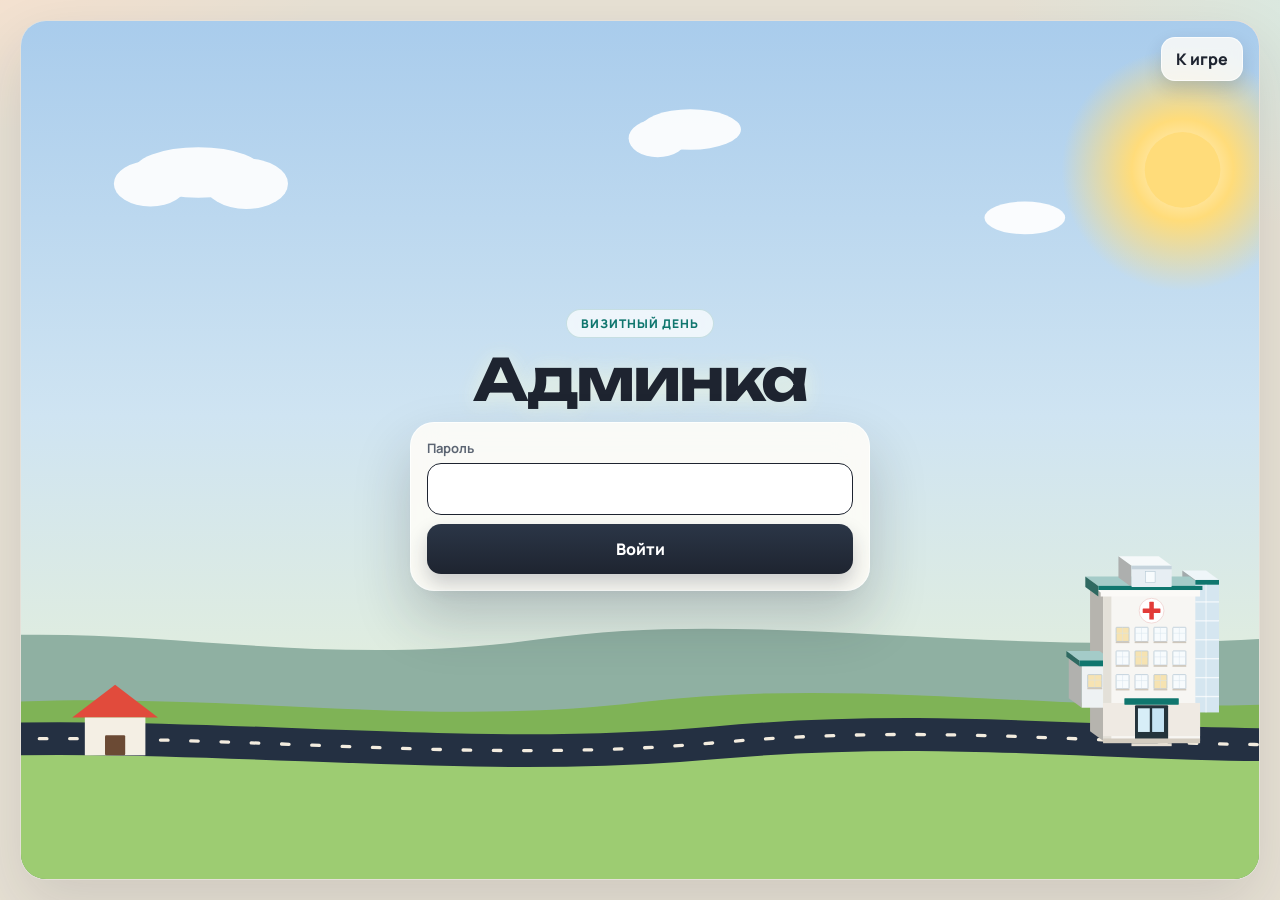
==== commit bf177927: "Record finished days on a shared board under one name per player, and let the admin rename, lock, or" ====
--- a/admin.html
+++ b/admin.html
@@ -7,12 +7,15 @@
     <link rel="preconnect" href="https://fonts.googleapis.com" />
     <link rel="preconnect" href="https://fonts.gstatic.com" crossorigin />
     <link href="https://fonts.googleapis.com/css2?family=Manrope:wght@500;700;800&family=Unbounded:wght@500;600&display=swap" rel="stylesheet" />
-    <link rel="stylesheet" href="styles.css?v=catalog" />
-    <link rel="stylesheet" href="admin.css?v=login" />
+    <link rel="stylesheet" href="/styles.css?v=board" />
+    <link rel="stylesheet" href="/admin.css?v=menu" />
   </head>
   <body>
-    <main class="admin" id="admin"></main>
-    <script src="game.js?v=catalog"></script>
-    <script src="admin.js?v=login2"></script>
+    <div class="shell is-menu">
+      <main class="stage" id="admin"></main>
+    </div>
+    <script src="/game.js?v=medical-names"></script>
+    <script src="/portraits.js"></script>
+    <script src="/admin.js?v=menu"></script>
   </body>
 </html>
--- a/styles.css
+++ b/styles.css
@@ -115,6 +115,32 @@
   z-index: 0;
 }
 .menu-home { cursor: pointer; }
+.menu-home-body {
+  transform-box: fill-box;
+  transform-origin: center;
+}
+.menu-home:hover .menu-home-body {
+  animation: menu-home-pulse 0.85s ease-in-out infinite;
+}
+.menu-home:active .menu-home-body,
+.menu-home.is-tap .menu-home-body {
+  animation: menu-home-pulse 0.42s ease-in-out 2;
+}
+@keyframes menu-home-pulse {
+  0%, 100% {
+    transform: scale(1);
+    filter: drop-shadow(0 0 0 rgba(225, 75, 60, 0));
+  }
+  50% {
+    transform: scale(1.18);
+    filter: drop-shadow(0 0 7px rgba(225, 75, 60, 0.7));
+  }
+}
+@media (prefers-reduced-motion: reduce) {
+  .menu-home:hover .menu-home-body,
+  .menu-home:active .menu-home-body,
+  .menu-home.is-tap .menu-home-body { animation: none; }
+}
 
 .menu-roster-btn {
   position: absolute;
@@ -213,6 +239,16 @@
   letter-spacing: -0.04em;
   color: #5a3d05;
 }
+button.menu-record {
+  width: 100%;
+  border: 0;
+  color: inherit;
+  font: inherit;
+  text-align: left;
+  cursor: pointer;
+  transition: transform 0.12s ease;
+}
+button.menu-record:hover { transform: translateY(-1px); }
 
 /* Glass console with stacked actions */
 .menu-card {
@@ -407,6 +443,83 @@
 }
 .menu-modal-close svg { width: 18px; height: 18px; }
 .menu-modal-close:hover { background: rgba(36, 48, 66, 0.12); }
+.board-tabs {
+  display: grid;
+  grid-template-columns: repeat(3, minmax(0, 1fr));
+  gap: 6px;
+  margin: 0 0 8px;
+}
+.board-tabs button {
+  min-height: 40px;
+  border: 0;
+  border-radius: 12px;
+  background: rgba(36, 48, 66, 0.06);
+  color: var(--muted);
+  font: inherit;
+  font-size: 13px;
+  font-weight: 800;
+}
+.board-tabs button.is-on {
+  background: #1e2430;
+  color: #fffdf8;
+}
+.board-note {
+  margin: 0 0 12px;
+  color: var(--muted);
+  font-size: 13px;
+  font-weight: 700;
+}
+.board-list {
+  list-style: none;
+  margin: 0;
+  padding: 0;
+  display: grid;
+  gap: 6px;
+}
+.board-list li {
+  display: grid;
+  grid-template-columns: 28px minmax(0, 1fr) auto;
+  gap: 8px;
+  align-items: center;
+  min-height: 42px;
+  padding: 8px 10px;
+  border-radius: 12px;
+  background: white;
+  box-shadow: inset 0 0 0 1px var(--line);
+}
+.board-list .rank {
+  font-family: Unbounded, Manrope, sans-serif;
+  font-size: 13px;
+  color: var(--muted);
+}
+.board-list .is-1 .rank { color: #a16207; }
+.board-list .is-2 .rank { color: #5c6573; }
+.board-list .is-3 .rank { color: #9a3412; }
+.board-list .who {
+  overflow: hidden;
+  text-overflow: ellipsis;
+  white-space: nowrap;
+  font-weight: 800;
+}
+.board-list .who i {
+  margin-left: 6px;
+  font-style: normal;
+  font-size: 11px;
+  font-weight: 800;
+  letter-spacing: 0.04em;
+  text-transform: uppercase;
+  color: var(--teal);
+}
+.board-list .val { font-weight: 800; }
+.board-list .is-you {
+  background: #e7f6f3;
+  box-shadow: inset 0 0 0 1.5px rgba(15, 118, 110, 0.45);
+}
+.board-empty {
+  margin: 4px 0 0;
+  color: var(--muted);
+  font-weight: 700;
+}
 .menu-modal .rules { margin: 0; gap: 10px; }
 
 .eyebrow {
@@ -420,6 +533,10 @@
 .sheet .eyebrow {
   letter-spacing: 0.04em;
   line-height: 1.35;
+}
+.sheet .clinic-name {
+  font-size: 16px;
+  letter-spacing: 0.03em;
 }
 
 h1, h2, .score-pill strong, .result-points, .stamp {
@@ -487,6 +604,30 @@
   grid-template-columns: repeat(auto-fit, minmax(170px, 1fr));
   gap: 8px;
 }
+.drugs { position: relative; }
+.drug-flow {
+  position: absolute;
+  z-index: 1;
+  margin: 0;
+  width: 0;
+  height: 0;
+  border-radius: 14px;
+  background-image: linear-gradient(
+    105deg,
+    #0c6b62 0%,
+    #149488 24%,
+    #5ee0c8 46%,
+    #128578 64%,
+    #0a574f 100%
+  );
+  background-size: 220% 100%;
+  background-position: 0% 50%;
+  box-shadow: 0 8px 16px rgba(12, 107, 98, 0.28), inset 0 1px 0 rgba(255, 255, 255, 0.38);
+  pointer-events: none;
+  opacity: 0;
+  animation: sheet-btn-flow 4.8s ease-in-out infinite;
+}
+.drug-flow.is-on { opacity: 1; }
 
 .legend-item, .drug {
   background: var(--paper-2);
@@ -597,6 +738,36 @@
 }
 .roster-card .portrait { border-radius: 14px; }
 .roster-card .spec { margin: 4px 0 0; }
+.roster-note {
+  margin: -6px 0 14px;
+  color: var(--muted);
+  font-size: 14px;
+  font-weight: 700;
+  line-height: 1.4;
+}
+.roster-kicker {
+  margin: 0 0 8px;
+  font-size: 13px;
+  font-weight: 800;
+  letter-spacing: 0.04em;
+  text-transform: uppercase;
+  color: var(--muted);
+}
+.roster-names {
+  display: flex;
+  flex-wrap: wrap;
+  gap: 8px;
+  margin: 0 0 18px;
+}
+.roster-name {
+  margin: 0;
+  padding: 8px 12px;
+  border-radius: 999px;
+  background: var(--paper-2);
+  box-shadow: var(--shadow);
+  font-size: 14px;
+  font-weight: 800;
+}
 .roster .btn { margin-top: 4px; }
 
 .fine { color: var(--muted); font-size: 12px; line-height: 1.45; margin: 14px 0 0; }
@@ -758,10 +929,23 @@
 .icon-finish { color: var(--coral); }
 .icon-finish:hover { background: #fff4f1; }
 
-.map-scroll {
+.map-frame {
+  position: relative;
   flex: 1 1 auto;
   height: 0;
   min-height: 0;
+}
+.map-frame > .soundbar {
+  position: absolute;
+  top: 16px;
+  left: 16px;
+  z-index: 7;
+  background: rgba(255, 253, 248, 0.94);
+  box-shadow: inset 0 0 0 1px rgba(36, 48, 66, 0.1), 0 8px 18px rgba(30, 36, 48, 0.16);
+}
+.map-scroll {
+  position: absolute;
+  inset: 0;
   overflow-x: scroll;
   overflow-y: auto;
   overscroll-behavior: contain;
@@ -1186,6 +1370,23 @@
   gap: 8px;
   margin: 4px 0 12px;
 }
+.sheet.is-pick {
+  padding: 28px 28px 26px;
+}
+.sheet.is-pick .clinic-name {
+  margin-bottom: 14px;
+}
+.sheet.is-pick h2 {
+  margin-bottom: 22px;
+}
+.sheet.is-pick .doctor-pick {
+  gap: 14px;
+  margin: 0 0 22px;
+}
+.sheet.is-pick .doctor-choice {
+  gap: 10px;
+  padding: 14px 10px 16px;
+}
 .doctor-choice {
   display: flex;
   flex-direction: column;
@@ -1283,9 +1484,101 @@
   pointer-events: none;
 }
 .game-corner > * { pointer-events: auto; }
-.game-corner .soundbar {
+.portfolio-btn {
+  display: flex;
+  align-items: center;
+  gap: 8px;
+  height: 42px;
+  padding: 0 14px 0 12px;
+  border: 0;
+  border-radius: 999px;
   background: rgba(255, 253, 248, 0.94);
+  color: var(--ink);
+  font-weight: 800;
   box-shadow: inset 0 0 0 1px rgba(36, 48, 66, 0.1), 0 8px 18px rgba(30, 36, 48, 0.16);
+}
+.portfolio-btn svg {
+  width: 18px;
+  height: 18px;
+  fill: none;
+  stroke: currentColor;
+  stroke-width: 1.8;
+  stroke-linecap: round;
+  stroke-linejoin: round;
+}
+.portfolio-btn:hover { background: #fff; }
+.portfolio-card { width: min(760px, 100%); }
+.portfolio-note {
+  margin: -6px 0 14px;
+  color: var(--muted);
+  font-size: 14px;
+  line-height: 1.4;
+}
+.portfolio-board {
+  display: grid;
+  grid-template-columns: repeat(4, minmax(0, 1fr));
+  gap: 10px;
+}
+.portfolio-col {
+  padding: 12px 10px 10px;
+  border-radius: 18px;
+  background: rgba(255, 255, 255, 0.62);
+  box-shadow: inset 0 0 0 1px rgba(36, 48, 66, 0.08);
+}
+.portfolio-col h3 {
+  display: block;
+  width: fit-content;
+  max-width: 100%;
+  margin: 0 auto 12px;
+  padding: 6px 14px;
+  border-radius: 999px;
+  background: #3451a3;
+  color: #fffdf8;
+  font-size: 14px;
+  font-weight: 800;
+  letter-spacing: -0.02em;
+  line-height: 1.25;
+  text-align: center;
+  box-shadow: 0 6px 14px rgba(52, 81, 163, 0.28);
+}
+.portfolio-col ol {
+  display: flex;
+  flex-direction: column;
+  gap: 6px;
+  margin: 0;
+  padding: 0;
+  list-style: none;
+}
+.portfolio-rank {
+  display: flex;
+  flex-direction: column;
+  align-items: center;
+  justify-content: center;
+  gap: 8px;
+  min-height: 72px;
+  padding: 12px 10px;
+  border-radius: 12px;
+  text-align: center;
+  color: var(--ink);
+  box-shadow: inset 4px 0 0 var(--chip), inset 0 0 0 1px color-mix(in srgb, var(--chip) 45%, transparent);
+}
+.portfolio-rank span { font-size: 15px; font-weight: 800; line-height: 1.2; color: #1e2430; }
+.portfolio-rank b {
+  font-size: 12px;
+  font-weight: 800;
+  line-height: 1.2;
+  padding: 5px 10px;
+  border-radius: 999px;
+  color: #fff;
+  background: var(--chip);
+}
+.portfolio-rank.is-full { --chip: #157a32; background: #dff6dc; }
+.portfolio-rank.is-half { --chip: #f0c400; background: #fff176; }
+.portfolio-rank.is-half b { color: #3a2c00; }
+.portfolio-rank.is-quarter { --chip: #e65100; background: #ff9a3c; }
+.portfolio-rank.is-zero { --chip: #c22518; background: #ffd0cb; }
+@media (max-width: 720px) {
+  .portfolio-board { grid-template-columns: 1fr 1fr; }
 }
 .day-end-card {
   width: 100%;
@@ -1613,9 +1906,11 @@
   font-weight: 800;
   letter-spacing: -0.04em;
   line-height: 1.05;
-}
-.contact-name span { display: block; }
+  white-space: nowrap;
+}
+.contact-name span { display: inline; }
 .contact-sheet .replies { margin-top: 2px; text-align: left; }
+.contact-sheet .payoff-pair { margin: 0 0 12px; }
 .contact-sheet .btn { margin-top: 14px; }
 .player-line {
   margin: 0 0 10px;
@@ -1731,6 +2026,13 @@
   animation: gold-banner-flow 5.5s ease-in-out infinite;
 }
 .gold-banner b { font-weight: 800; }
+.gold-banner small {
+  display: block;
+  margin-top: 3px;
+  font-size: 12px;
+  font-weight: 700;
+  letter-spacing: 0;
+}
 @keyframes gold-banner-flow {
   0%, 100% { background-position: 0% 50%; }
   50% { background-position: 100% 50%; }
@@ -1743,88 +2045,6 @@
   background: #fff;
   box-shadow: inset 0 0 0 1.5px rgba(30, 36, 48, 0.08), 0 10px 22px rgba(36, 48, 66, 0.06);
 }
-.payoff-rows {
-  display: grid;
-  grid-template-columns: repeat(auto-fit, minmax(88px, 1fr));
-  gap: 6px;
-  margin: 0;
-  padding: 0;
-  list-style: none;
-}
-.payoff-rows li {
-  display: flex;
-  flex-direction: column;
-  align-items: center;
-  justify-content: center;
-  gap: 3px;
-  min-height: 78px;
-  margin: 0;
-  padding: 10px 8px 9px;
-  border-radius: 14px;
-  text-align: center;
-}
-.payoff-rows b {
-  font-family: Unbounded, Manrope, sans-serif;
-  font-size: 22px;
-  font-weight: 600;
-  letter-spacing: -0.04em;
-  line-height: 1;
-}
-.payoff-rows span {
-  font-size: 12px;
-  font-weight: 800;
-  line-height: 1.2;
-  letter-spacing: -0.02em;
-}
-.payoff-rows .is-full {
-  color: #176b32;
-  background-image: linear-gradient(180deg, rgba(255, 255, 255, 0.55), rgba(255, 255, 255, 0) 46%), linear-gradient(180deg, #f3ffe8, #dff6d8);
-}
-.payoff-rows .is-half {
-  color: #8a4e08;
-  background-image: linear-gradient(180deg, rgba(255, 255, 255, 0.55), rgba(255, 255, 255, 0) 46%), linear-gradient(180deg, #fff8e8, #ffe8bf);
-}
-.payoff-rows .is-quarter {
-  color: #3451a3;
-  background-image: linear-gradient(180deg, rgba(255, 255, 255, 0.55), rgba(255, 255, 255, 0) 46%), linear-gradient(180deg, #f3f6ff, #dce6ff);
-}
-.payoff-rows .is-zero {
-  color: #9a3412;
-  background-image: linear-gradient(180deg, rgba(255, 255, 255, 0.55), rgba(255, 255, 255, 0) 46%), linear-gradient(180deg, #fff4f0, #ffd9cf);
-}
-.payoff-note {
-  margin: 8px 4px 2px;
-  text-align: center;
-  font-size: 12px;
-  font-weight: 800;
-  color: #9a3412;
-}
-.drug-rates {
-  display: grid;
-  grid-template-columns: 1fr 1fr;
-  gap: 6px;
-  margin: 0 0 10px;
-  padding: 0;
-  list-style: none;
-}
-.drug-rates li {
-  display: grid;
-  grid-template-columns: 1fr auto;
-  grid-template-areas: "name pts" "note pts";
-  gap: 2px 8px;
-  align-items: center;
-  padding: 8px 10px;
-  border-radius: 12px;
-  background: #fff;
-  box-shadow: inset 0 0 0 1px rgba(36, 48, 66, 0.08);
-}
-.drug-rates span { grid-area: name; font-size: 13px; font-weight: 800; }
-.drug-rates small { grid-area: note; font-size: 11px; font-weight: 700; color: var(--muted); }
-.drug-rates b { grid-area: pts; font-family: Unbounded, Manrope, sans-serif; font-size: 16px; }
-.drug-rates .is-full b { color: #176b32; }
-.drug-rates .is-half b { color: #8a4e08; }
-.drug-rates .is-quarter b { color: #3451a3; }
-.drug-rates .is-zero b { color: #9a3412; }
 .matrix-wrap { overflow-x: auto; margin-top: 4px; }
 .matrix {
   width: 100%;
@@ -1891,17 +2111,6 @@
 .payoff-pair .is-down { color: #9a3412; background: #fff1ec; }
 .payoff-pair .is-down b { color: #fff7f4; background: #c2412d; }
 @media (max-width: 440px) {
-  .payoff-rows { grid-template-columns: 1fr; }
-  .payoff-rows li {
-    flex-direction: row;
-    justify-content: space-between;
-    align-items: center;
-    min-height: 46px;
-    padding: 8px 12px;
-    text-align: left;
-  }
-  .payoff-rows b { order: 1; font-size: 18px; }
-  .payoff-rows span { font-size: 13px; }
   .payoff-pair { grid-template-columns: 1fr; }
 }
 .outcomes { margin: 0 0 8px; padding: 0; list-style: none; display: grid; gap: 4px; color: var(--muted); font-size: 13px; }
@@ -1914,12 +2123,22 @@
   position: relative;
   text-align: left;
   border: 1.5px solid var(--line);
+  border-left: 1.5px solid var(--line);
   box-shadow: none;
-  min-height: 72px;
+  min-height: 48px;
   background: white;
 }
-.drug b { display: block; font-size: 15px; }
-.drug.is-picked { background: var(--ink); color: white; border-color: var(--ink); }
+.drug b { position: relative; z-index: 2; display: block; font-size: 15px; }
+.drug b .drug-lit {
+  position: absolute;
+  inset: 0;
+  z-index: 3;
+  color: white;
+  pointer-events: none;
+  clip-path: inset(50%);
+}
+.drug.is-picked { background: white; color: white; border-color: var(--line); }
+.drug.is-picked .drug-lit { visibility: hidden; }
 .drug.is-picked small { color: rgba(255, 255, 255, 0.72); }
 .drugs { margin: 8px 0 10px; }
 
--- a/admin.css
+++ b/admin.css
@@ -1,86 +1,131 @@
-.admin {
-  max-width: 920px;
-  margin: 0 auto;
-  padding: 28px 20px 48px;
-}
-
-.admin-head {
-  display: flex;
-  justify-content: space-between;
+.admin-corner {
+  position: absolute;
+  top: 16px;
+  right: 16px;
+  z-index: 3;
+  height: 44px;
+  padding: 0 14px;
+  display: grid;
+  place-items: center;
+  border: 1px solid rgba(255, 255, 255, 0.7);
+  border-radius: 14px;
+  background: rgba(255, 253, 248, 0.82);
+  backdrop-filter: blur(6px);
+  color: var(--ink);
+  font: inherit;
+  font-weight: 800;
+  text-decoration: none;
+  box-shadow: 0 8px 18px rgba(30, 36, 48, 0.16);
+  transition: transform 0.12s ease, background 0.15s ease;
+}
+
+.admin-corner:hover {
+  transform: translateY(-1px);
+  background: rgba(255, 253, 248, 0.95);
+}
+
+.admin-menu { overflow: hidden; }
+
+.admin-menu:not(.is-login) .menu-shell {
+  width: min(920px, 100%);
+  max-height: 100%;
+  min-height: 0;
+}
+
+.admin-menu.is-roster .menu-shell { width: min(1180px, 100%); }
+
+.admin-menu:not(.is-login) .menu-card {
+  flex: 1 1 auto;
+  min-height: 0;
+  overflow: hidden;
+}
+
+.admin-menu #login-form {
+  display: flex;
+  flex-direction: column;
+  gap: 9px;
+}
+
+.admin-body {
+  min-height: 0;
+  overflow: auto;
+  display: flex;
+  flex-direction: column;
   gap: 16px;
-  align-items: flex-end;
-  margin-bottom: 18px;
-}
-
-.admin h1 {
-  font-family: Unbounded, Manrope, sans-serif;
-  font-size: 32px;
-  letter-spacing: -0.04em;
+  padding-right: 6px;
+  scrollbar-width: thin;
+  scrollbar-color: rgba(30, 36, 48, 0.4) transparent;
+}
+
+.admin-menu:not(.is-login) .admin-body { flex: 1 1 auto; }
+
+.admin-body::-webkit-scrollbar { width: 8px; }
+.admin-body::-webkit-scrollbar-thumb {
+  background: rgba(30, 36, 48, 0.28);
+  border-radius: 99px;
+}
+
+.menu-card .admin-card {
+  background: transparent;
+  box-shadow: none;
+  border-radius: 0;
+  padding: 0;
   margin: 0;
 }
 
-.admin-back {
-  color: var(--teal);
-  font-weight: 800;
-  text-decoration: none;
-}
-
-.admin-card {
-  background: var(--paper);
-  border-radius: 24px;
-  padding: 18px;
-  box-shadow: 0 16px 40px rgba(30, 36, 48, 0.08);
-  margin-bottom: 14px;
-}
-
-.admin-card h2 {
+.menu-card .admin-card + .admin-card {
+  padding-top: 14px;
+  border-top: 1px solid rgba(228, 220, 203, 0.95);
+}
+
+.menu-card .admin-card h2,
+.admin-card-head h2 {
   margin: 0 0 12px;
-  font-family: Unbounded, Manrope, sans-serif;
   font-size: 18px;
   letter-spacing: -0.03em;
 }
+
+.admin-card-head h2 { margin: 0; }
 
 .admin-note {
   margin: 0 0 12px;
   color: var(--muted);
+  font-size: 13px;
   line-height: 1.45;
-}
-
-.admin-login {
-  max-width: 420px;
-}
-
-.admin-key {
-  display: flex;
-  gap: 8px;
-  align-items: center;
-}
-
-.admin-login .btn { margin-top: 12px; }
-
-.admin-key input,
+  font-weight: 700;
+}
+
+.admin-names {
+  display: grid;
+  grid-template-columns: 1fr 1fr;
+  gap: 10px;
+}
+
+.admin-names label {
+  display: grid;
+  gap: 6px;
+  font-size: 13px;
+  font-weight: 800;
+  color: var(--muted);
+}
+
 .admin-names input,
-.admin-table select {
+.admin-table select,
+.admin-player input {
   width: 100%;
   border: 1.5px solid var(--line);
-  border-radius: 12px;
+  border-radius: 14px;
   background: #fff;
   padding: 10px 12px;
+  min-height: 44px;
   font: inherit;
 }
 
-.admin-names {
-  display: grid;
-  grid-template-columns: 1fr 1fr;
-  gap: 10px;
-}
-
-.admin-names label,
-.admin-key label {
-  display: grid;
-  gap: 6px;
-  font-size: 13px;
-  font-weight: 800;
+.admin-names input:focus,
+.admin-table select:focus,
+.admin-player input:focus {
+  border-color: var(--ink);
+  outline: none;
 }
 
 .admin-swatch {
@@ -92,7 +137,13 @@
   vertical-align: -1px;
 }
 
-.admin-table-wrap { overflow-x: auto; }
+.admin-table-wrap {
+  overflow-x: auto;
+  border-radius: 16px;
+  background: rgba(255, 255, 255, 0.55);
+  box-shadow: inset 0 0 0 1px var(--line);
+  padding: 8px;
+}
 
 .admin-table {
   width: 100%;
@@ -115,12 +166,82 @@
   align-items: center;
 }
 
+.admin-actions .btn { width: auto; min-width: 160px; }
+
 .admin-status { margin: 0; font-weight: 700; }
-
+.admin-status:empty { display: none; }
 .admin-status.is-ok { color: #176b32; }
 .admin-status.is-bad { color: var(--bad); }
 
+.admin-card-head {
+  display: flex;
+  justify-content: space-between;
+  gap: 12px;
+  align-items: center;
+  margin-bottom: 12px;
+}
+
+.admin-player {
+  display: grid;
+  gap: 8px;
+  padding: 12px;
+  border-radius: 16px;
+  background: rgba(255, 255, 255, 0.55);
+  box-shadow: inset 0 0 0 1px var(--line);
+}
+
+.admin-players { display: grid; gap: 8px; }
+
+.admin-player form {
+  display: flex;
+  gap: 8px;
+  align-items: center;
+}
+
+.admin-player .btn {
+  width: auto;
+  margin: 0;
+  padding-inline: 16px;
+}
+
+.admin-player-meta {
+  margin: 0;
+  color: var(--muted);
+  font-size: 13px;
+  font-weight: 700;
+}
+
+.admin-player-actions {
+  display: flex;
+  flex-wrap: wrap;
+  gap: 12px 18px;
+  align-items: center;
+  justify-content: space-between;
+}
+
+.admin-lock {
+  display: flex;
+  gap: 8px;
+  align-items: center;
+  font-weight: 800;
+  font-size: 14px;
+}
+
+.admin-text {
+  border: 0;
+  background: transparent;
+  color: var(--bad);
+  font-weight: 800;
+  padding: 0;
+}
+
+.admin-text:disabled { opacity: 0.35; }
+
 @media (max-width: 720px) {
   .admin-names { grid-template-columns: 1fr; }
-  .admin-head, .admin-key, .admin-actions { flex-direction: column; align-items: stretch; }
-}
+  .admin-actions,
+  .admin-card-head,
+  .admin-player form { flex-direction: column; align-items: stretch; }
+  .admin-actions .btn,
+  .admin-player .btn { width: 100%; }
+}
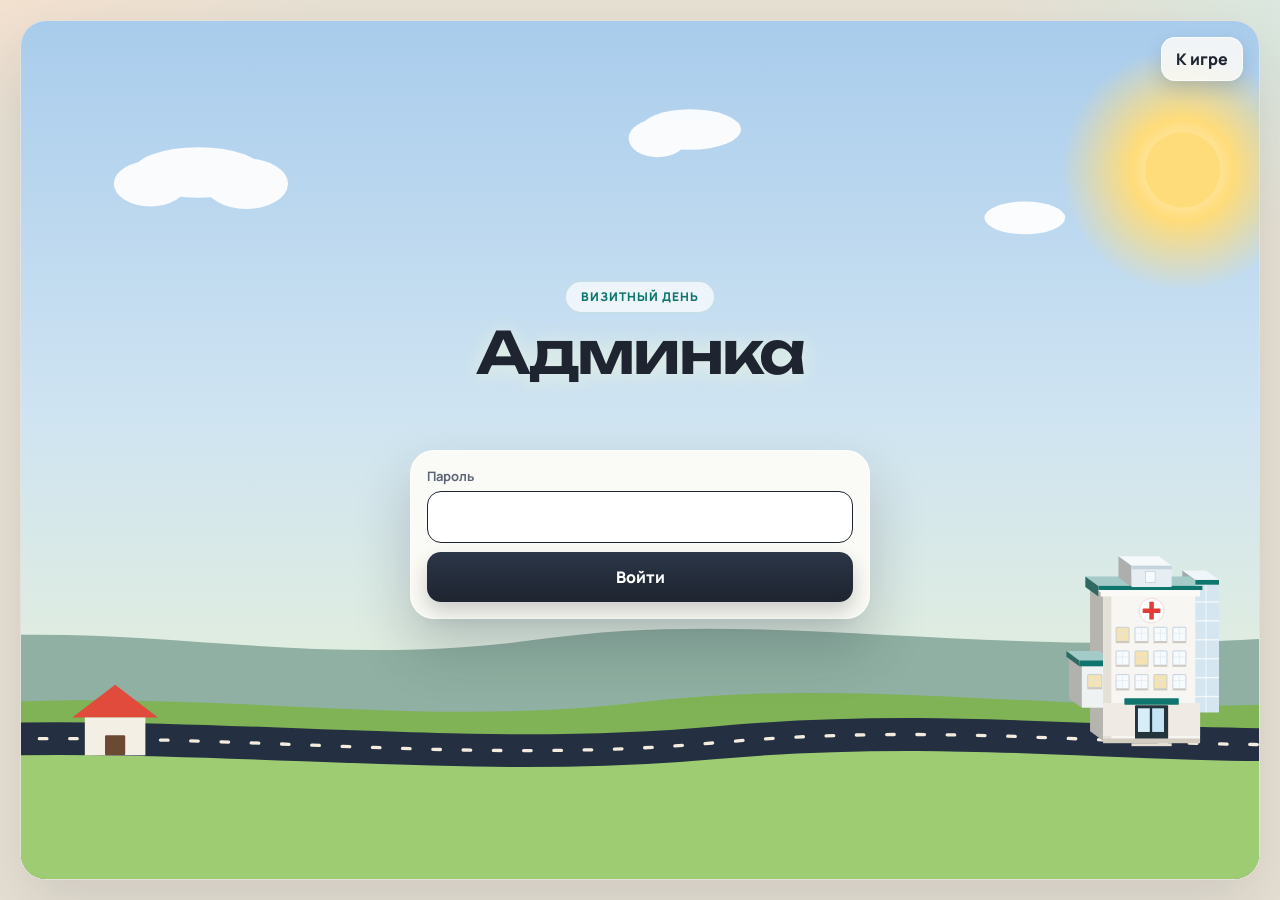
==== commit a3616673: "Score a visit from the drug table, the doctor's interests, and one promo-plan claim, and leave a wro" ====
--- a/admin.html
+++ b/admin.html
@@ -8,14 +8,14 @@
     <link rel="preconnect" href="https://fonts.gstatic.com" crossorigin />
     <link href="https://fonts.googleapis.com/css2?family=Manrope:wght@500;700;800&family=Unbounded:wght@500;600&display=swap" rel="stylesheet" />
     <link rel="stylesheet" href="/styles.css?v=board" />
-    <link rel="stylesheet" href="/admin.css?v=menu" />
+    <link rel="stylesheet" href="/admin.css?v=claims" />
   </head>
   <body>
     <div class="shell is-menu">
       <main class="stage" id="admin"></main>
     </div>
-    <script src="/game.js?v=medical-names"></script>
+    <script src="/game.js?v=claims"></script>
     <script src="/portraits.js"></script>
-    <script src="/admin.js?v=menu"></script>
+    <script src="/admin.js?v=house"></script>
   </body>
 </html>
--- a/styles.css
+++ b/styles.css
@@ -1,3 +1,20 @@
+@font-face {
+  font-family: Unbounded;
+  font-style: normal;
+  font-weight: 600;
+  font-display: block;
+  src: url("fonts/unbounded-600-cyrillic.woff2") format("woff2");
+  unicode-range: U+0301, U+0400-045F, U+0490-0491, U+04B0-04B1, U+2116;
+}
+@font-face {
+  font-family: Unbounded;
+  font-style: normal;
+  font-weight: 600;
+  font-display: block;
+  src: url("fonts/unbounded-600-latin.woff2") format("woff2");
+  unicode-range: U+0000-00FF, U+0131, U+0152-0153, U+02BB-02BC, U+02C6, U+02DA, U+02DC, U+0304, U+0308, U+0329, U+2000-206F, U+20AC, U+2122, U+2191, U+2193, U+2212, U+2215, U+FEFF, U+FFFD;
+}
+
 :root {
   --paper: #f6f1e7;
   --paper-2: #fffdf8;
@@ -179,16 +196,20 @@
 .menu-title .eyebrow {
   display: inline-block;
   margin: 0 0 12px;
-  padding: 6px 15px;
-  border-radius: 999px;
+  padding: 8px 16px;
+  border-radius: 18px;
   background: rgba(255, 255, 255, 0.7);
   backdrop-filter: blur(5px);
   color: var(--teal);
+  line-height: 1.35;
+  text-align: center;
   box-shadow: inset 0 0 0 1px rgba(15, 118, 110, 0.18);
 }
 .menu-title h1 {
+  font-weight: 600;
   font-size: clamp(40px, 4.6vw, 58px);
-  line-height: 1;
+  line-height: 0.96;
+  min-height: 1.92em;
   color: var(--ink);
   text-shadow: 0 2px 20px rgba(233, 242, 223, 0.95);
 }
@@ -233,14 +254,22 @@
   color: #8a5a06;
 }
 .menu-record-value {
+  flex: none;
+  width: 4.6em;
+  height: 1em;
   margin-left: auto;
   font-family: Unbounded, Manrope, sans-serif;
   font-size: 20px;
+  font-variant-numeric: tabular-nums;
+  line-height: 1;
   letter-spacing: -0.04em;
+  text-align: right;
+  white-space: nowrap;
   color: #5a3d05;
 }
 button.menu-record {
   width: 100%;
+  height: 52px;
   border: 0;
   color: inherit;
   font: inherit;
@@ -278,6 +307,25 @@
   transform: translateY(-1px);
   box-shadow: 0 14px 26px rgba(30, 36, 48, 0.28);
 }
+.menu-card .btn.btn-go {
+  min-height: 52px;
+  color: #f3fffb;
+  background-image: linear-gradient(
+    105deg,
+    #0c6b62 0%,
+    #149488 24%,
+    #5ee0c8 46%,
+    #128578 64%,
+    #0a574f 100%
+  );
+  background-size: 220% 100%;
+  background-position: 0% 50%;
+  box-shadow: 0 10px 22px rgba(12, 107, 98, 0.28), inset 0 1px 0 rgba(255, 255, 255, 0.32);
+  animation: sheet-btn-flow 4.8s ease-in-out infinite;
+}
+.menu-card .btn.btn-go:not(:disabled):hover {
+  box-shadow: 0 14px 26px rgba(12, 107, 98, 0.36), inset 0 1px 0 rgba(255, 255, 255, 0.4);
+}
 .menu-card .btn.secondary {
   background: rgba(255, 255, 255, 0.6);
   box-shadow: inset 0 0 0 1.5px var(--line);
@@ -421,6 +469,92 @@
   transition: transform 0.2s ease;
 }
 .menu-modal.is-open .menu-modal-card { transform: none; }
+#rules-modal.menu-modal {
+  position: fixed;
+  z-index: 80;
+  padding: 24px;
+  background: rgba(24, 36, 52, 0.42);
+  backdrop-filter: blur(8px);
+}
+#rules-modal .rules-card {
+  width: min(680px, 100%);
+  max-height: min(100%, calc(100dvh - 48px));
+  display: flex;
+  flex-direction: column;
+  padding: 0;
+  overflow: hidden;
+  border-radius: 28px;
+  background: #fffdf8;
+  box-shadow: 0 30px 70px rgba(30, 36, 48, 0.34);
+}
+.rules-sky {
+  position: relative;
+  flex: none;
+  display: flex;
+  align-items: flex-end;
+  min-height: 108px;
+  overflow: hidden;
+  padding: 0 16px 14px;
+  background: linear-gradient(180deg, #8ec8ef 0%, #d7eefc 64%, #fffdf8 100%);
+}
+.rules-sun {
+  position: absolute;
+  right: 108px;
+  top: 16px;
+  width: 28px;
+  height: 28px;
+  border-radius: 50%;
+  background: #ffe08a;
+  box-shadow: 0 0 0 8px rgba(255, 224, 138, 0.38);
+}
+.rules-cloud {
+  position: absolute;
+  left: 22px;
+  top: 16px;
+  width: 46px;
+  height: 16px;
+  border-radius: 16px;
+  background: #fff;
+  box-shadow: 18px -8px 0 -2px #fff, 34px 1px 0 -5px #fff;
+}
+.rules-sky .menu-modal-head {
+  width: 100%;
+  margin: 0;
+  align-items: flex-end;
+}
+#rules-modal .menu-modal-close {
+  position: absolute;
+  top: 14px;
+  right: 14px;
+  z-index: 2;
+  background: rgba(255, 253, 248, 0.9);
+  box-shadow: inset 0 0 0 1px rgba(36, 48, 66, 0.08), 0 6px 14px rgba(30, 36, 48, 0.1);
+}
+.rules-kicker {
+  margin: 0 0 2px;
+  color: #0f766e;
+  font-size: 12px;
+  font-weight: 800;
+  letter-spacing: 0.08em;
+  text-transform: uppercase;
+}
+.rules-sky .menu-modal-head h2 { font-size: 28px; }
+.rules-body {
+  min-height: 0;
+  overflow: auto;
+  padding: 2px 16px 16px;
+}
+#rules-modal .rules { gap: 8px; }
+#rules-modal .rules li {
+  background: rgba(255, 255, 255, 0.78);
+  box-shadow: inset 0 0 0 1px rgba(36, 48, 66, 0.08);
+}
+#rules-modal .rules b { background: #0f766e; }
+#rules-modal .rules li.is-trap {
+  background: #fff1ef;
+  box-shadow: inset 0 0 0 1px rgba(194, 37, 24, 0.28);
+}
+#rules-modal .rules li.is-trap b { background: #c22518; }
 .menu-modal-head {
   display: flex;
   align-items: center;
@@ -443,6 +577,305 @@
 }
 .menu-modal-close svg { width: 18px; height: 18px; }
 .menu-modal-close:hover { background: rgba(36, 48, 66, 0.12); }
+#board-modal .board-card {
+  display: flex;
+  align-items: flex-start;
+  width: min(560px, calc(100% - 28px));
+  max-height: none;
+  overflow: visible;
+  padding: 0;
+  background: transparent;
+  box-shadow: none;
+}
+.board-sheet {
+  position: relative;
+  z-index: 2;
+  flex: 1 1 auto;
+  min-width: 0;
+  display: flex;
+  flex-direction: column;
+  max-height: calc(100dvh - 148px);
+  overflow: hidden;
+  background: var(--paper-2);
+  border-radius: 28px;
+  padding: 0;
+  box-shadow: 0 30px 70px rgba(30, 36, 48, 0.34);
+}
+.board-sheet { min-height: 328px; }
+.board-sky {
+  position: relative;
+  flex: none;
+  display: flex;
+  align-items: flex-end;
+  height: 96px;
+  padding: 0 16px 14px;
+  overflow: hidden;
+  background: linear-gradient(180deg, #8ec8ef 0%, #d7eefc 68%, #fffdf8 100%);
+}
+.board-sun {
+  position: absolute;
+  right: 78px;
+  top: 16px;
+  width: 26px;
+  height: 26px;
+  border-radius: 50%;
+  background: #ffe08a;
+  box-shadow: 0 0 0 7px rgba(255, 224, 138, 0.38);
+}
+.board-cloud {
+  position: absolute;
+  left: 26px;
+  top: 18px;
+  width: 42px;
+  height: 14px;
+  border-radius: 14px;
+  background: #fff;
+  box-shadow: 16px -8px 0 -2px #fff, 30px 1px 0 -5px #fff;
+}
+.board-body {
+  display: flex;
+  flex-direction: column;
+  min-height: 0;
+  flex: 1 1 auto;
+  padding: 2px 20px 18px;
+}
+.board-head {
+  position: relative;
+  z-index: 1;
+  width: 100%;
+  margin: 0;
+}
+.board-head h2 {
+  text-shadow: 0 1px 0 rgba(255, 255, 255, 0.65);
+}
+#board-modal .menu-modal-close {
+  background: rgba(255, 253, 248, 0.82);
+  box-shadow: 0 6px 14px rgba(30, 36, 48, 0.12);
+}
+#board-modal .menu-modal-head,
+#board-modal .board-note { flex-shrink: 0; }
+.board-scroll {
+  flex: 1 1 auto;
+  min-height: 0;
+  overflow: auto;
+  scrollbar-width: thin;
+  scrollbar-color: rgba(30, 36, 48, 0.4) transparent;
+}
+.board-scroll::-webkit-scrollbar { width: 8px; }
+.board-scroll::-webkit-scrollbar-thumb {
+  background: rgba(30, 36, 48, 0.28);
+  border-radius: 99px;
+}
+.board-marks {
+  position: relative;
+  z-index: 1;
+  display: flex;
+  flex-direction: column;
+  gap: 10px;
+  flex: none;
+  align-self: stretch;
+  margin-left: -18px;
+  padding-top: 112px;
+}
+.board-marks button {
+  display: flex;
+  align-items: center;
+  gap: 10px;
+  border: 0;
+  border-radius: 0 18px 18px 0;
+  min-height: 52px;
+  padding: 8px 18px 8px 30px;
+  background: var(--mark-bg);
+  color: var(--mark-ink);
+  font-family: Unbounded, Manrope, sans-serif;
+  font-size: 13px;
+  font-weight: 800;
+  letter-spacing: -0.03em;
+  text-align: left;
+  white-space: nowrap;
+  box-shadow:
+    inset 0 1px 0 rgba(255, 255, 255, 0.7),
+    8px 12px 18px color-mix(in srgb, var(--mark) 32%, transparent);
+  transform: translateX(10px);
+  transition: transform 0.15s ease, box-shadow 0.15s ease;
+}
+.board-mark-ico {
+  flex: none;
+  width: 28px;
+  height: 28px;
+  display: grid;
+  place-items: center;
+  border-radius: 9px;
+  background: #fffdf8;
+  color: var(--mark);
+  box-shadow: inset 0 0 0 1px color-mix(in srgb, var(--mark) 28%, white);
+}
+.board-mark-ico svg { width: 16px; height: 16px; display: block; }
+.board-mark-label { line-height: 1.15; }
+.board-marks button[data-board="total"] { padding-right: 14px; }
+.board-marks button[data-board="points"] {
+  --mark: #c8960a;
+  --mark-bg: linear-gradient(180deg, #fff6cc 0%, #ffe08a 100%);
+  --mark-ink: #6d4c04;
+  --mark-on: linear-gradient(180deg, #f0c400 0%, #d4a012 100%);
+  --mark-on-ink: #3a2c00;
+}
+.board-marks button[data-board="days"] {
+  --mark: #0f766e;
+  --mark-bg: linear-gradient(180deg, #e7faf6 0%, #b7ebe3 100%);
+  --mark-ink: #0c5c56;
+  --mark-on: linear-gradient(180deg, #14998c 0%, #0b645d 100%);
+  --mark-on-ink: #fffdf8;
+}
+.board-marks button[data-board="total"] {
+  --mark: #e23d2f;
+  --mark-bg: linear-gradient(180deg, #ffe8e4 0%, #ffc2b8 100%);
+  --mark-ink: #9c2c22;
+  --mark-on: linear-gradient(180deg, #f05a4c 0%, #c43228 100%);
+  --mark-on-ink: #fffdf8;
+}
+.board-marks button:not(.is-on):hover { transform: translateX(4px); }
+.board-marks button.is-on {
+  background: var(--mark-on);
+  color: var(--mark-on-ink);
+  transform: none;
+  box-shadow:
+    inset 0 1px 0 rgba(255, 255, 255, 0.45),
+    10px 14px 22px color-mix(in srgb, var(--mark) 42%, transparent);
+}
+.board-loading {
+  display: flex;
+  flex-direction: column;
+  align-items: center;
+  gap: 10px;
+}
+.board-loading-label {
+  margin: 0;
+  color: var(--muted);
+  font-size: 13px;
+  font-weight: 800;
+  letter-spacing: 0.08em;
+  text-transform: uppercase;
+}
+.board-ride {
+  position: relative;
+  width: 100%;
+  height: 156px;
+  overflow: hidden;
+  border-radius: 18px;
+  background: linear-gradient(180deg, #9fd4f8 0 46%, #d7eefc 46% 58%, #b7e38a 58% 100%);
+}
+.board-ride-sun {
+  position: absolute;
+  right: 28px;
+  top: 14px;
+  width: 22px;
+  height: 22px;
+  border-radius: 50%;
+  background: #ffe08a;
+  box-shadow: 0 0 0 6px rgba(255, 224, 138, 0.4);
+}
+.board-ride-cloud {
+  position: absolute;
+  left: 24px;
+  top: 18px;
+  width: 34px;
+  height: 12px;
+  border-radius: 12px;
+  background: #fff;
+  box-shadow: 12px -6px 0 -2px #fff, 24px 1px 0 -4px #fff;
+}
+.board-ride-home,
+.board-ride-clinic {
+  position: absolute;
+  bottom: 52px;
+  background: #fffdf8;
+}
+.board-ride-home {
+  left: 22px;
+  width: 20px;
+  height: 14px;
+  border-radius: 2px 2px 0 0;
+}
+.board-ride-home::before {
+  content: "";
+  position: absolute;
+  left: -4px;
+  right: -4px;
+  top: -9px;
+  height: 11px;
+  background: #e23d2f;
+  clip-path: polygon(50% 0, 100% 100%, 0 100%);
+}
+.board-ride-clinic {
+  right: 18px;
+  width: 24px;
+  height: 20px;
+  border-radius: 3px 3px 0 0;
+  box-shadow: inset 0 -6px 0 #e7f4fb;
+}
+.board-ride-clinic::before {
+  content: "";
+  position: absolute;
+  left: 50%;
+  top: 4px;
+  width: 8px;
+  height: 8px;
+  transform: translateX(-50%);
+  background:
+    linear-gradient(#e23d2f, #e23d2f) center / 8px 2px no-repeat,
+    linear-gradient(#e23d2f, #e23d2f) center / 2px 8px no-repeat;
+}
+.board-ride-road {
+  container-type: inline-size;
+  position: absolute;
+  left: 14px;
+  right: 14px;
+  bottom: 18px;
+  height: 26px;
+  border-radius: 8px;
+  background: #243042;
+  box-shadow: 0 7px 0 #1a2433;
+}
+.board-ride-scale {
+  position: absolute;
+  left: 10px;
+  right: 10px;
+  top: 50%;
+  height: 3px;
+  margin-top: -1.5px;
+  border-radius: 99px;
+  background: repeating-linear-gradient(90deg, rgba(255, 255, 255, 0.92) 0 8px, transparent 8px 16px);
+  animation: board-dash 0.55s linear infinite;
+}
+.board-ride-car {
+  position: absolute;
+  left: 2px;
+  bottom: 8px;
+  width: 74px;
+  height: 32px;
+  animation: board-drive 2.4s linear infinite;
+  filter: drop-shadow(0 2px 1px rgba(30, 36, 48, 0.35));
+}
+.board-ride-car .car { display: block; width: 100%; height: 100%; overflow: visible; }
+.board-ride .car-wheel { animation: car-roll 0.42s linear infinite; }
+.board-ride .car-suspension,
+.board-ride .car-spring { animation-duration: 0.26s; }
+@keyframes board-dash {
+  to { background-position: -16px 0; }
+}
+@keyframes board-drive {
+  from { transform: translateX(0); }
+  to { transform: translateX(calc(100cqi - 78px)); }
+}
+@media (prefers-reduced-motion: reduce) {
+  .board-ride-scale,
+  .board-ride-car,
+  .board-ride .car-wheel,
+  .board-ride .car-suspension,
+  .board-ride .car-spring { animation: none; }
+  .board-ride-car { left: calc(50% - 37px); }
+}
 .board-tabs {
   display: grid;
   grid-template-columns: repeat(3, minmax(0, 1fr));
@@ -478,7 +911,7 @@
 }
 .board-list li {
   display: grid;
-  grid-template-columns: 28px minmax(0, 1fr) auto;
+  grid-template-columns: 32px minmax(0, 1fr) auto;
   gap: 8px;
   align-items: center;
   min-height: 42px;
@@ -488,13 +921,34 @@
   box-shadow: inset 0 0 0 1px var(--line);
 }
 .board-list .rank {
+  display: grid;
+  place-items: center;
+  width: 28px;
+  height: 28px;
   font-family: Unbounded, Manrope, sans-serif;
   font-size: 13px;
   color: var(--muted);
 }
-.board-list .is-1 .rank { color: #a16207; }
-.board-list .is-2 .rank { color: #5c6573; }
-.board-list .is-3 .rank { color: #9a3412; }
+.board-list .cup {
+  display: block;
+  width: 24px;
+  height: 24px;
+}
+.board-list .is-1 {
+  background: linear-gradient(180deg, #fff6cc 0%, #ffe08a 100%);
+  box-shadow: inset 0 0 0 1px #e2b84a;
+}
+.board-list .is-1 .rank { color: #c8960a; }
+.board-list .is-2 {
+  background: linear-gradient(180deg, #f7f8fa 0%, #d5dbe3 100%);
+  box-shadow: inset 0 0 0 1px #b7c0cb;
+}
+.board-list .is-2 .rank { color: #7d8794; }
+.board-list .is-3 {
+  background: linear-gradient(180deg, #fff0e2 0%, #f0c09a 100%);
+  box-shadow: inset 0 0 0 1px #d59262;
+}
+.board-list .is-3 .rank { color: #b4632a; }
 .board-list .who {
   overflow: hidden;
   text-overflow: ellipsis;
@@ -511,7 +965,7 @@
   color: var(--teal);
 }
 .board-list .val { font-weight: 800; }
-.board-list .is-you {
+.board-list .is-you:not(.is-1):not(.is-2):not(.is-3) {
   background: #e7f6f3;
   box-shadow: inset 0 0 0 1.5px rgba(15, 118, 110, 0.45);
 }
@@ -589,6 +1043,12 @@
 
 .rules p { margin: 0; line-height: 1.4; }
 .rules span { display: block; color: var(--muted); font-size: 13px; margin-top: 2px; }
+.rules li.is-trap {
+  background: #fff1ef;
+  box-shadow: inset 0 0 0 1px rgba(194, 37, 24, 0.28), var(--shadow);
+}
+.rules li.is-trap b { background: #c22518; }
+.rules li.is-trap p { color: #9f1d14; font-weight: 700; }
 
 .block-title {
   margin: 22px 0 8px;
@@ -928,6 +1388,31 @@
 .icon-btn:hover { background: #f3fbf8; }
 .icon-finish { color: var(--coral); }
 .icon-finish:hover { background: #fff4f1; }
+.top-links .icon-btn {
+  width: 44px;
+  height: 44px;
+  min-height: 44px;
+  color: #fff;
+  transition: transform 0.12s ease, box-shadow 0.12s ease;
+}
+.top-links .icon-btn svg { width: 20px; height: 20px; }
+.top-links .icon-rules {
+  background: linear-gradient(180deg, #2bb8a8 0%, #0c6b62 100%);
+  box-shadow: inset 0 1px 0 rgba(255, 255, 255, 0.4), 0 8px 16px rgba(12, 107, 98, 0.32);
+}
+.top-links .icon-finish {
+  background: linear-gradient(180deg, #f07a64 0%, #c22518 100%);
+  box-shadow: inset 0 1px 0 rgba(255, 255, 255, 0.4), 0 8px 16px rgba(194, 37, 24, 0.32);
+}
+.top-links .icon-btn:hover { transform: translateY(-1px); }
+.top-links .icon-rules:hover {
+  background: linear-gradient(180deg, #3ec7b6 0%, #0e766c 100%);
+  box-shadow: inset 0 1px 0 rgba(255, 255, 255, 0.5), 0 12px 20px rgba(12, 107, 98, 0.4);
+}
+.top-links .icon-finish:hover {
+  background: linear-gradient(180deg, #f58b76 0%, #cf2d1e 100%);
+  box-shadow: inset 0 1px 0 rgba(255, 255, 255, 0.5), 0 12px 20px rgba(194, 37, 24, 0.4);
+}
 
 .map-frame {
   position: relative;
@@ -1165,9 +1650,9 @@
 .banner-pts-open {
   background:
     linear-gradient(180deg, rgba(255, 255, 255, 0.78), rgba(255, 255, 255, 0.16) 48%),
-    color-mix(in srgb, var(--spec, #0f766e) 24%, white);
-  color: color-mix(in srgb, var(--spec, #0f766e) 74%, #1e2430);
-  box-shadow: inset 0 0 0 1px color-mix(in srgb, var(--spec, #0f766e) 28%, white);
+    color-mix(in srgb, var(--pts, var(--spec, #0f766e)) 24%, white);
+  color: color-mix(in srgb, var(--pts, var(--spec, #0f766e)) 74%, #1e2430);
+  box-shadow: inset 0 0 0 1px color-mix(in srgb, var(--pts, var(--spec, #0f766e)) 28%, white);
 }
 .banner-pts-done {
   display: none;
@@ -1186,7 +1671,7 @@
   font-weight: 600;
   letter-spacing: -0.04em;
   line-height: 1;
-  color: color-mix(in srgb, var(--spec, #0f766e) 82%, #1e2430);
+  color: color-mix(in srgb, var(--pts, var(--spec, #0f766e)) 82%, #1e2430);
 }
 .banner-unit {
   font-family: Manrope, sans-serif;
@@ -1485,17 +1970,56 @@
 }
 .game-corner > * { pointer-events: auto; }
 .portfolio-btn {
+  position: relative;
+  isolation: isolate;
+  overflow: hidden;
   display: flex;
   align-items: center;
-  gap: 8px;
-  height: 42px;
-  padding: 0 14px 0 12px;
+  gap: 10px;
+  height: 46px;
+  padding: 0 18px 0 6px;
   border: 0;
   border-radius: 999px;
-  background: rgba(255, 253, 248, 0.94);
-  color: var(--ink);
-  font-weight: 800;
-  box-shadow: inset 0 0 0 1px rgba(36, 48, 66, 0.1), 0 8px 18px rgba(30, 36, 48, 0.16);
+  background:
+    linear-gradient(180deg, rgba(255, 228, 170, 0.18), transparent 46%),
+    linear-gradient(180deg, #2c3546 0%, #161b24 100%);
+  color: #ffe7b0;
+  font-size: 13px;
+  font-weight: 800;
+  letter-spacing: 0.14em;
+  box-shadow:
+    inset 0 1px 0 rgba(255, 228, 170, 0.38),
+    inset 0 0 0 1px rgba(212, 168, 74, 0.62),
+    0 12px 24px rgba(22, 27, 36, 0.34);
+  animation: portfolio-pulse 2.8s ease-in-out infinite;
+  transition: transform 0.12s ease, box-shadow 0.12s ease;
+}
+.portfolio-btn::after {
+  content: "";
+  position: absolute;
+  z-index: 2;
+  top: -30%;
+  bottom: -30%;
+  left: 0;
+  width: 38%;
+  background: linear-gradient(100deg, transparent, rgba(255, 248, 226, 0.72), transparent);
+  transform: translateX(-220%) skewX(-16deg);
+  animation: portfolio-gleam 3.6s ease-in-out infinite;
+  pointer-events: none;
+}
+.portfolio-mark {
+  position: relative;
+  z-index: 1;
+  width: 34px;
+  height: 34px;
+  display: grid;
+  place-items: center;
+  border-radius: 999px;
+  background: linear-gradient(180deg, #ffe9b4 0%, #e4b14a 100%);
+  color: #3a2c00;
+  box-shadow:
+    inset 0 1px 0 rgba(255, 255, 255, 0.75),
+    0 2px 6px rgba(0, 0, 0, 0.28);
 }
 .portfolio-btn svg {
   width: 18px;
@@ -1506,77 +2030,144 @@
   stroke-linecap: round;
   stroke-linejoin: round;
 }
-.portfolio-btn:hover { background: #fff; }
-.portfolio-card { width: min(760px, 100%); }
+.portfolio-btn:hover {
+  animation: none;
+  transform: translateY(-1px);
+  box-shadow:
+    inset 0 1px 0 rgba(255, 228, 170, 0.5),
+    inset 0 0 0 1px rgba(232, 190, 96, 0.8),
+    0 16px 28px rgba(22, 27, 36, 0.4);
+}
+@keyframes portfolio-pulse {
+  0%, 100% { transform: scale(1); }
+  50% { transform: scale(1.045); }
+}
+@keyframes portfolio-gleam {
+  0%, 42% { transform: translateX(-220%) skewX(-16deg); }
+  72%, 100% { transform: translateX(420%) skewX(-16deg); }
+}
+.portfolio-card { width: min(860px, 100%); padding: 16px 16px 14px; }
+.portfolio-card .menu-modal-head { margin-bottom: 8px; }
 .portfolio-note {
-  margin: -6px 0 14px;
+  margin: 0 0 10px;
   color: var(--muted);
-  font-size: 14px;
-  line-height: 1.4;
+  font-size: 13px;
+  line-height: 1.35;
 }
 .portfolio-board {
   display: grid;
   grid-template-columns: repeat(4, minmax(0, 1fr));
-  gap: 10px;
+  gap: 8px;
 }
 .portfolio-col {
-  padding: 12px 10px 10px;
-  border-radius: 18px;
-  background: rgba(255, 255, 255, 0.62);
+  padding: 8px 8px 8px;
+  border-radius: 16px;
+  background: rgba(255, 255, 255, 0.72);
   box-shadow: inset 0 0 0 1px rgba(36, 48, 66, 0.08);
 }
 .portfolio-col h3 {
   display: block;
   width: fit-content;
   max-width: 100%;
-  margin: 0 auto 12px;
-  padding: 6px 14px;
+  margin: 0 auto 8px;
+  padding: 4px 12px;
   border-radius: 999px;
   background: #3451a3;
   color: #fffdf8;
-  font-size: 14px;
+  font-size: 13px;
   font-weight: 800;
   letter-spacing: -0.02em;
   line-height: 1.25;
   text-align: center;
-  box-shadow: 0 6px 14px rgba(52, 81, 163, 0.28);
+  box-shadow: 0 4px 10px rgba(52, 81, 163, 0.22);
 }
 .portfolio-col ol {
   display: flex;
   flex-direction: column;
-  gap: 6px;
+  gap: 4px;
   margin: 0;
   padding: 0;
   list-style: none;
 }
 .portfolio-rank {
   display: flex;
-  flex-direction: column;
+  flex-direction: row;
   align-items: center;
-  justify-content: center;
-  gap: 8px;
-  min-height: 72px;
-  padding: 12px 10px;
-  border-radius: 12px;
+  justify-content: space-between;
+  gap: 6px;
+  min-height: 0;
+  padding: 3px 3px 3px 9px;
+  border-radius: 999px;
+  text-align: left;
+  color: var(--ink);
+  background: color-mix(in srgb, var(--chip) 14%, white);
+  box-shadow: none;
+}
+.portfolio-rank span {
+  min-width: 0;
+  font-size: 12.5px;
+  font-weight: 800;
+  line-height: 1.15;
+  color: #1e2430;
+}
+.portfolio-rank b {
+  flex: none;
+  min-width: 44px;
+  padding: 4px 7px;
+  border-radius: 999px;
+  font-size: 12px;
+  font-weight: 800;
+  line-height: 1;
+  letter-spacing: -0.03em;
   text-align: center;
-  color: var(--ink);
-  box-shadow: inset 4px 0 0 var(--chip), inset 0 0 0 1px color-mix(in srgb, var(--chip) 45%, transparent);
-}
-.portfolio-rank span { font-size: 15px; font-weight: 800; line-height: 1.2; color: #1e2430; }
-.portfolio-rank b {
-  font-size: 12px;
-  font-weight: 800;
-  line-height: 1.2;
-  padding: 5px 10px;
-  border-radius: 999px;
+  font-variant-numeric: tabular-nums;
   color: #fff;
   background: var(--chip);
-}
-.portfolio-rank.is-full { --chip: #157a32; background: #dff6dc; }
-.portfolio-rank.is-half { --chip: #f0c400; background: #fff176; }
-.portfolio-rank.is-half b { color: #3a2c00; }
-.portfolio-rank.is-quarter { --chip: #e65100; background: #ff9a3c; }
-.portfolio-rank.is-zero { --chip: #c22518; background: #ffd0cb; }
+  box-shadow: inset 0 1px 0 rgba(255, 255, 255, 0.28);
+}
+.portfolio-rank.is-full { --chip: #157a32; }
+.portfolio-rank.is-half { --chip: #e0b000; }
+.portfolio-rank.is-half b { color: #3a2c00; background: #ffe14a; }
+.portfolio-rank.is-quarter { --chip: #e65100; }
+.portfolio-rank.is-zero { --chip: #c22518; }
+.portfolio-claims {
+  margin-top: 8px;
+  padding-top: 7px;
+  border-top: 1px solid rgba(36, 48, 66, 0.1);
+}
+.portfolio-claims > p {
+  margin: 0 0 6px;
+  font-size: 10px;
+  font-weight: 800;
+  letter-spacing: 0.04em;
+  text-transform: uppercase;
+  color: var(--muted);
+  text-align: center;
+}
+.portfolio-claims ul {
+  display: grid;
+  gap: 4px;
+  margin: 0;
+  padding: 0;
+  list-style: none;
+}
+.portfolio-claims li {
+  padding: 5px 7px;
+  border-radius: 8px;
+  background: #eef8e8;
+  color: #176b32;
+  font-size: 11.5px;
+  font-weight: 700;
+  line-height: 1.3;
+  text-align: left;
+}
+.portfolio-claims .is-empty {
+  margin: 0;
+  letter-spacing: 0;
+  text-transform: none;
+  font-size: 12px;
+  line-height: 1.35;
+}
 @media (max-width: 720px) {
   .portfolio-board { grid-template-columns: 1fr 1fr; }
 }
@@ -1865,11 +2456,30 @@
   transform: translateY(-100%) scale(1);
   transition: opacity .32s ease, transform .46s cubic-bezier(.16, 1.12, .32, 1);
 }
+.visit-actions { display: grid; gap: 14px; margin-top: 14px; }
+.claim-sheet .replies { gap: 14px; margin-top: 14px; }
+.claim-sheet .reply { min-height: 52px; }
+.overlay.has-drugs > .sheet.is-behind,
 .overlay.has-contact > .sheet.is-behind {
   filter: blur(2px) saturate(0.85);
   transform: scale(0.97);
   pointer-events: none;
 }
+.drug-modal {
+  position: absolute;
+  inset: 0;
+  z-index: 3;
+  display: flex;
+  align-items: center;
+  justify-content: center;
+  padding: 28px;
+}
+.drug-sheet {
+  width: min(100%, 520px);
+  max-height: 100%;
+}
+.drug-sheet h2 { font-size: 22px; }
+.drug-sheet .drugs { margin: 4px 0 0; gap: 8px; }
 .contact-sheet {
   position: absolute;
   z-index: 2;
@@ -2110,6 +2720,8 @@
 .payoff-pair .is-up b { color: #f4fff6; background: #1f8a45; }
 .payoff-pair .is-down { color: #9a3412; background: #fff1ec; }
 .payoff-pair .is-down b { color: #fff7f4; background: #c2412d; }
+.payoff-pair .is-same { color: #3d4a5c; background: #f3f1ea; }
+.payoff-pair .is-same b { color: #1e2430; background: #e4e0d4; }
 @media (max-width: 440px) {
   .payoff-pair { grid-template-columns: 1fr; }
 }
--- a/admin.css
+++ b/admin.css
@@ -159,6 +159,34 @@
 
 .admin-table tbody th { text-align: left; white-space: nowrap; }
 
+.admin-claim-block + .admin-claim-block { margin-top: 16px; }
+.admin-claim-block h3 { margin: 0 0 8px; font-size: 16px; }
+.admin-claims { display: grid; gap: 8px; }
+.admin-claim { display: grid; grid-template-columns: minmax(0, 1fr) auto; gap: 8px; align-items: start; }
+.admin-claim textarea {
+  width: 100%;
+  min-height: 64px;
+  resize: vertical;
+  border: 1.5px solid var(--line);
+  border-radius: 14px;
+  background: #fff;
+  padding: 10px 12px;
+  font: inherit;
+  line-height: 1.35;
+}
+.admin-claim textarea:focus { border-color: var(--ink); outline: none; }
+.admin-claim-remove {
+  width: 44px;
+  height: 44px;
+  border-radius: 14px;
+  color: var(--muted);
+  background: transparent;
+  box-shadow: inset 0 0 0 1.5px var(--line);
+  font-size: 22px;
+  line-height: 1;
+}
+.admin-add { width: auto; max-width: none; margin-top: 8px; }
+
 .admin-actions {
   display: flex;
   justify-content: space-between;
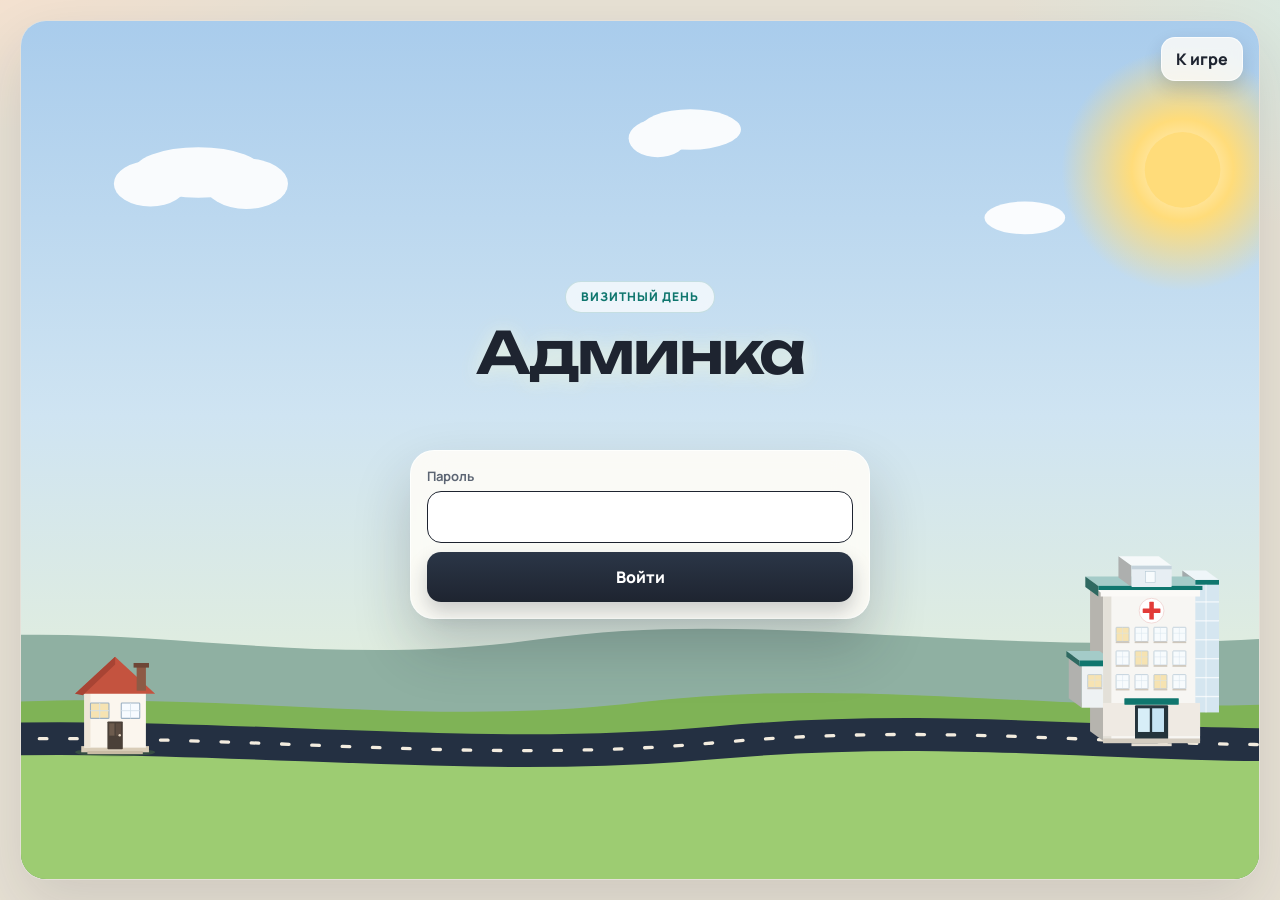
==== commit d6d31983: "Let a chosen drug read as a quiet confirmation, and ask for a claim that matches the promo plan. Dra" ====
--- a/admin.html
+++ b/admin.html
@@ -8,7 +8,7 @@
     <link rel="preconnect" href="https://fonts.gstatic.com" crossorigin />
     <link href="https://fonts.googleapis.com/css2?family=Manrope:wght@500;700;800&family=Unbounded:wght@500;600&display=swap" rel="stylesheet" />
     <link rel="stylesheet" href="/styles.css?v=board" />
-    <link rel="stylesheet" href="/admin.css?v=claims" />
+    <link rel="stylesheet" href="/admin.css?v=claims-select" />
   </head>
   <body>
     <div class="shell is-menu">
@@ -16,6 +16,6 @@
     </div>
     <script src="/game.js?v=claims"></script>
     <script src="/portraits.js"></script>
-    <script src="/admin.js?v=house"></script>
+    <script src="/admin.js?v=claims-select"></script>
   </body>
 </html>
--- a/styles.css
+++ b/styles.css
@@ -2243,6 +2243,13 @@
   padding: 28px;
 }
 .overlay[hidden] { display: none; }
+.overlay.has-contact {
+  position: fixed;
+  z-index: 70;
+  padding: 24px;
+  background: rgba(24, 36, 52, 0.42);
+  backdrop-filter: blur(8px);
+}
 
 .sheet {
   width: min(100%, 520px);
@@ -2457,6 +2464,14 @@
   transition: opacity .32s ease, transform .46s cubic-bezier(.16, 1.12, .32, 1);
 }
 .visit-actions { display: grid; gap: 14px; margin-top: 14px; }
+.claim-sheet .menu-modal-head { margin-bottom: 6px; }
+.claim-sheet .claim-note {
+  margin: 0 0 10px;
+  color: var(--muted);
+  font-size: 13px;
+  font-weight: 700;
+  line-height: 1.35;
+}
 .claim-sheet .replies { gap: 14px; margin-top: 14px; }
 .claim-sheet .reply { min-height: 52px; }
 .overlay.has-drugs > .sheet.is-behind,
@@ -2778,6 +2793,97 @@
 .stamp.quarter { color: #3451a3; }
 .stamp.none { color: var(--muted); }
 .stamp.dislike { color: var(--bad); }
+.result-factors {
+  display: flex;
+  flex-wrap: wrap;
+  gap: 8px;
+  margin: 14px 0 0;
+  padding: 0;
+  list-style: none;
+}
+.result-factors li {
+  display: flex;
+  align-items: center;
+  gap: 8px;
+  min-height: 34px;
+  margin: 0;
+  padding: 3px 3px 3px 12px;
+  border-radius: 999px;
+  background: #f6f1e7;
+  box-shadow: inset 0 0 0 1px rgba(36, 48, 66, 0.08);
+}
+.result-factors span {
+  font-size: 11px;
+  font-weight: 800;
+  letter-spacing: 0.05em;
+  text-transform: uppercase;
+  color: var(--muted);
+}
+.result-factors b {
+  min-width: 28px;
+  padding: 4px 9px;
+  border-radius: 999px;
+  background: #1e2430;
+  color: #fff;
+  font-size: 13px;
+  line-height: 1.2;
+  text-align: center;
+}
+.result-factors .is-up b { background: #157a32; }
+.result-factors .is-down b { background: #c22518; }
+.result-factors .is-same b { background: #e4e0d4; color: #1e2430; }
+.result-factors .is-zero b { background: #c22518; }
+.result-notes {
+  display: grid;
+  gap: 6px;
+  margin-top: 10px;
+}
+.result-notes p {
+  margin: 0;
+  padding: 8px 12px;
+  border-radius: 14px;
+  background: rgba(255, 255, 255, 0.72);
+  box-shadow: inset 0 0 0 1px rgba(36, 48, 66, 0.08);
+  color: var(--ink);
+  font-size: 14px;
+  font-weight: 650;
+  line-height: 1.35;
+}
+.result-notes .is-up { background: #eef8e8; color: #176b32; }
+.result-notes .is-down { background: #fff1ef; color: #9f1d14; }
+.result-notes .is-same { background: #f6f1e7; color: #3d4a5c; }
+.result-status {
+  display: grid;
+  grid-template-columns: repeat(2, minmax(0, 1fr));
+  gap: 8px;
+  margin: 12px 0 4px;
+  padding: 0;
+  list-style: none;
+}
+.result-status li {
+  display: flex;
+  flex-direction: column;
+  gap: 2px;
+  min-width: 0;
+  margin: 0;
+  padding: 8px 10px;
+  border-radius: 14px;
+  background: linear-gradient(180deg, #fffdf8, #f3ecdf);
+  box-shadow: inset 0 0 0 1px rgba(36, 48, 66, 0.08);
+}
+.result-status span {
+  font-size: 10px;
+  font-weight: 800;
+  letter-spacing: 0.06em;
+  text-transform: uppercase;
+  color: var(--muted);
+}
+.result-status b {
+  font-size: 15px;
+  font-weight: 800;
+  letter-spacing: -0.03em;
+  line-height: 1.2;
+}
 
 .summary h1 { font-size: clamp(34px, 3.6vw, 48px); }
 .grade { margin: 8px 0 0; font-size: 18px; font-weight: 800; }
--- a/admin.css
+++ b/admin.css
@@ -159,33 +159,155 @@
 
 .admin-table tbody th { text-align: left; white-space: nowrap; }
 
-.admin-claim-block + .admin-claim-block { margin-top: 16px; }
-.admin-claim-block h3 { margin: 0 0 8px; font-size: 16px; }
-.admin-claims { display: grid; gap: 8px; }
-.admin-claim { display: grid; grid-template-columns: minmax(0, 1fr) auto; gap: 8px; align-items: start; }
-.admin-claim textarea {
+.admin-menu .board-tabs { grid-template-columns: repeat(4, minmax(0, 1fr)); }
+
+.menu-card .claim-head h2 { margin: 0; }
+
+.claim-head {
+  display: flex;
+  align-items: center;
+  justify-content: space-between;
+  gap: 8px;
+  margin-bottom: 8px;
+}
+
+.claim-count {
+  display: inline-grid;
+  place-items: center;
+  min-width: 1.5em;
+  margin-left: 6px;
+  padding: 0 6px;
+  border-radius: 999px;
+  background: rgba(15, 118, 110, 0.12);
+  color: var(--teal);
+  font-size: 12px;
+  font-weight: 800;
+  line-height: 1.7;
+}
+
+.claim-pick {
+  display: grid;
+  gap: 4px;
+  margin: 0 0 8px;
+  color: var(--muted);
+  font-size: 12px;
+  font-weight: 800;
+}
+
+.claim-select {
   width: 100%;
-  min-height: 64px;
-  resize: vertical;
+  min-height: 40px;
   border: 1.5px solid var(--line);
+  border-radius: 12px;
+  background: #fff;
+  padding: 6px 12px;
+  font: inherit;
+  font-size: 14px;
+  font-weight: 800;
+  color: var(--ink);
+}
+
+.claim-select:focus { border-color: var(--ink); outline: none; }
+
+.claim-add {
+  height: 32px;
+  padding: 0 12px;
+  border: 0;
+  border-radius: 999px;
+  background: var(--teal);
+  color: #f3fffb;
+  font-size: 13px;
+  font-weight: 800;
+}
+
+.admin-claim-block { display: none; }
+.admin-claim-block.is-on { display: block; }
+
+.admin-claim-empty {
+  margin: 0 0 8px;
+  color: var(--muted);
+  font-size: 13px;
+  font-weight: 700;
+}
+
+.admin-claim-empty[hidden] { display: none; }
+
+.admin-claim-block.is-on .admin-claims,
+.admin-claim-scroll {
+  padding: 8px;
   border-radius: 14px;
+  background: rgba(255, 255, 255, 0.55);
+  box-shadow: inset 0 0 0 1px var(--line);
+}
+
+.admin-claim-block.is-on .admin-claims:empty { display: none; }
+
+.admin-menu #claims-form {
+  flex: 1 1 auto;
+  min-height: 0;
+  display: flex;
+  flex-direction: column;
+}
+
+.claim-split {
+  flex: 1 1 auto;
+  min-height: 0;
+  display: grid;
+  grid-template-columns: minmax(0, 1fr) minmax(0, 1fr);
+  gap: 16px;
+}
+
+.claim-split > .admin-card {
+  min-height: 0;
+  display: flex;
+  flex-direction: column;
+}
+
+.claim-split > .admin-card + .admin-card {
+  padding-top: 0;
+  border-top: 0;
+  border-left: 1px solid rgba(228, 220, 203, 0.95);
+  padding-left: 16px;
+}
+
+.claim-lists,
+.admin-claim-scroll {
+  flex: 1 1 auto;
+  min-height: 0;
+  overflow: auto;
+  scrollbar-width: thin;
+  scrollbar-color: rgba(30, 36, 48, 0.4) transparent;
+}
+
+.admin-claims { display: grid; gap: 6px; }
+.admin-claim {
+  display: grid;
+  grid-template-columns: minmax(0, 1fr) 28px;
+  gap: 6px;
+  align-items: center;
+}
+.admin-claim input {
+  width: 100%;
+  min-height: 34px;
+  border: 1.5px solid var(--line);
+  border-radius: 10px;
   background: #fff;
-  padding: 10px 12px;
+  padding: 4px 10px;
   font: inherit;
-  line-height: 1.35;
-}
-.admin-claim textarea:focus { border-color: var(--ink); outline: none; }
+  font-size: 14px;
+}
+.admin-claim input:focus { border-color: var(--ink); outline: none; }
 .admin-claim-remove {
-  width: 44px;
-  height: 44px;
-  border-radius: 14px;
+  width: 28px;
+  height: 28px;
+  border: 0;
+  border-radius: 8px;
   color: var(--muted);
   background: transparent;
   box-shadow: inset 0 0 0 1.5px var(--line);
-  font-size: 22px;
+  font-size: 16px;
   line-height: 1;
 }
-.admin-add { width: auto; max-width: none; margin-top: 8px; }
 
 .admin-actions {
   display: flex;
@@ -266,6 +388,15 @@
 .admin-text:disabled { opacity: 0.35; }
 
 @media (max-width: 720px) {
+  .admin-menu .board-tabs { grid-template-columns: repeat(2, minmax(0, 1fr)); }
+  .claim-split { grid-template-columns: 1fr; }
+  .claim-split > .admin-card + .admin-card {
+    border-left: 0;
+    padding-left: 0;
+    padding-top: 14px;
+    border-top: 1px solid rgba(228, 220, 203, 0.95);
+  }
+  .admin-claim-scroll { max-height: 240px; flex: none; }
   .admin-names { grid-template-columns: 1fr; }
   .admin-actions,
   .admin-card-head,
